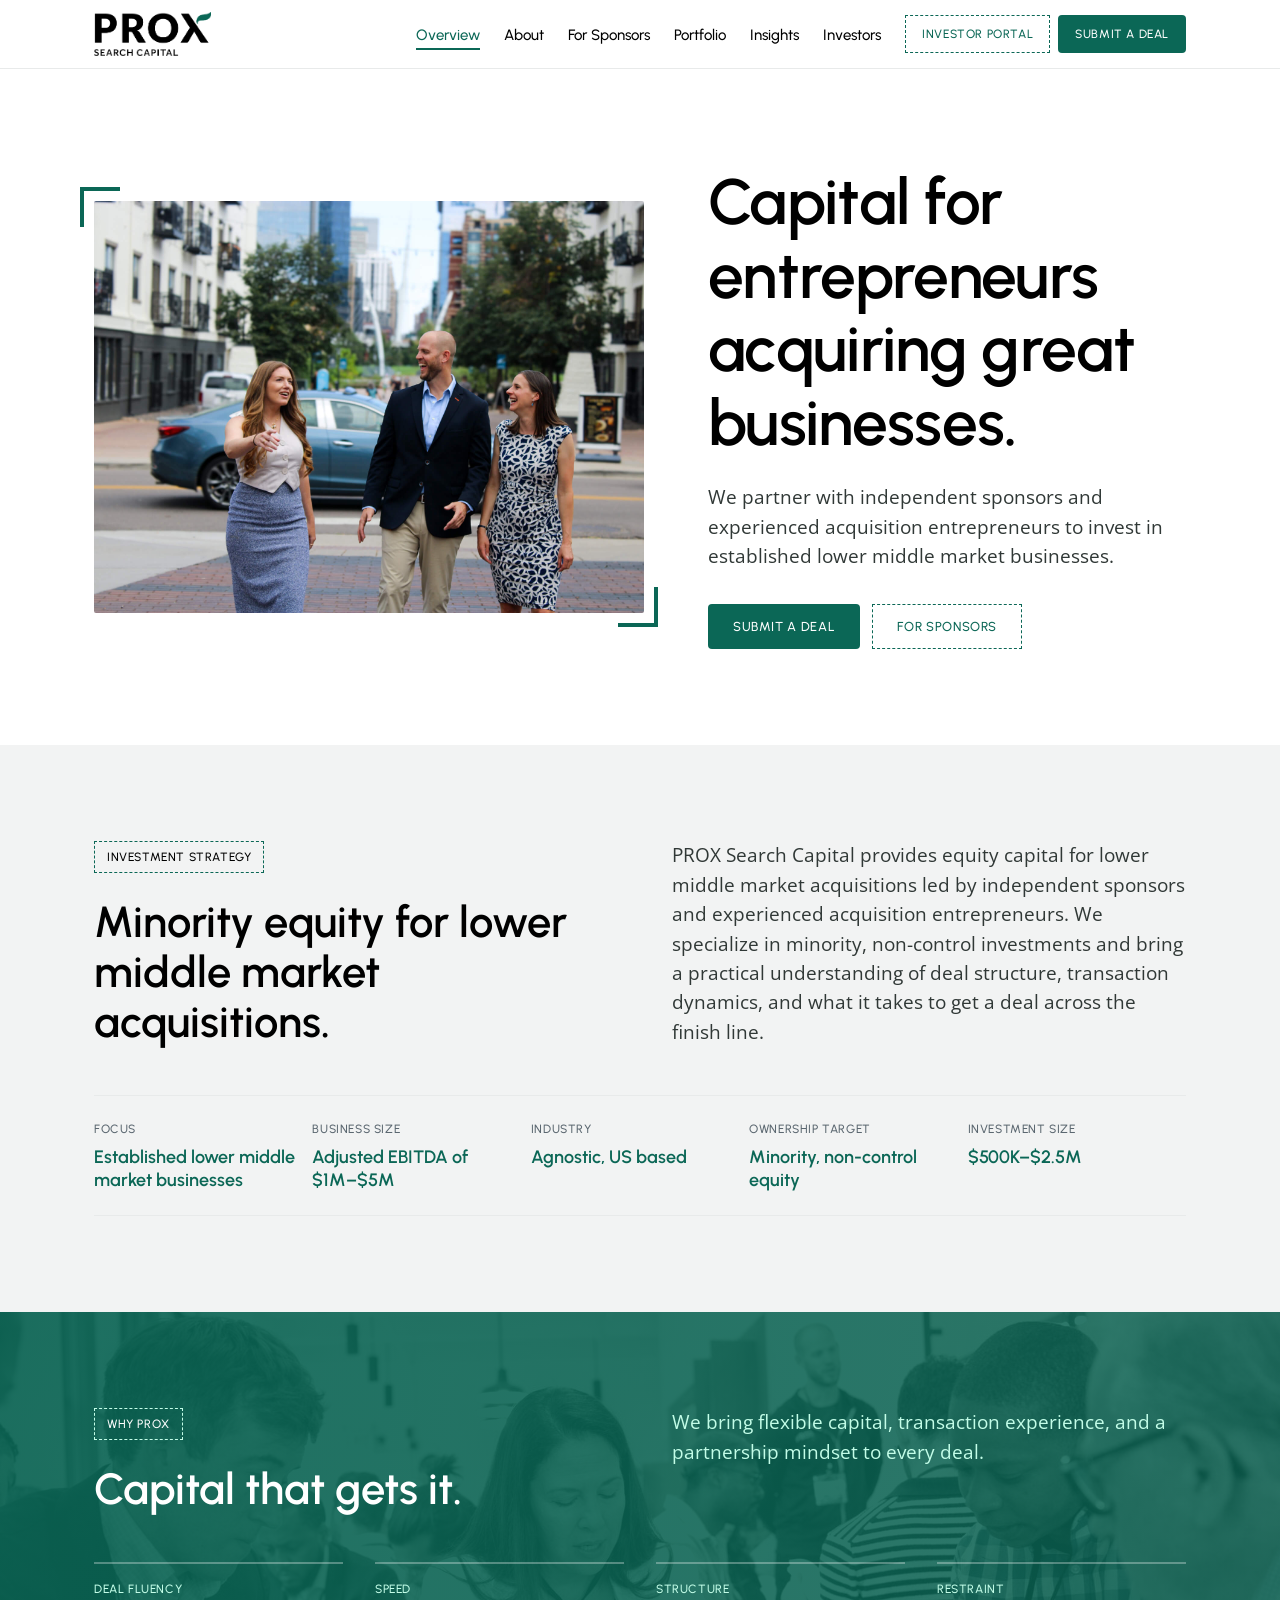
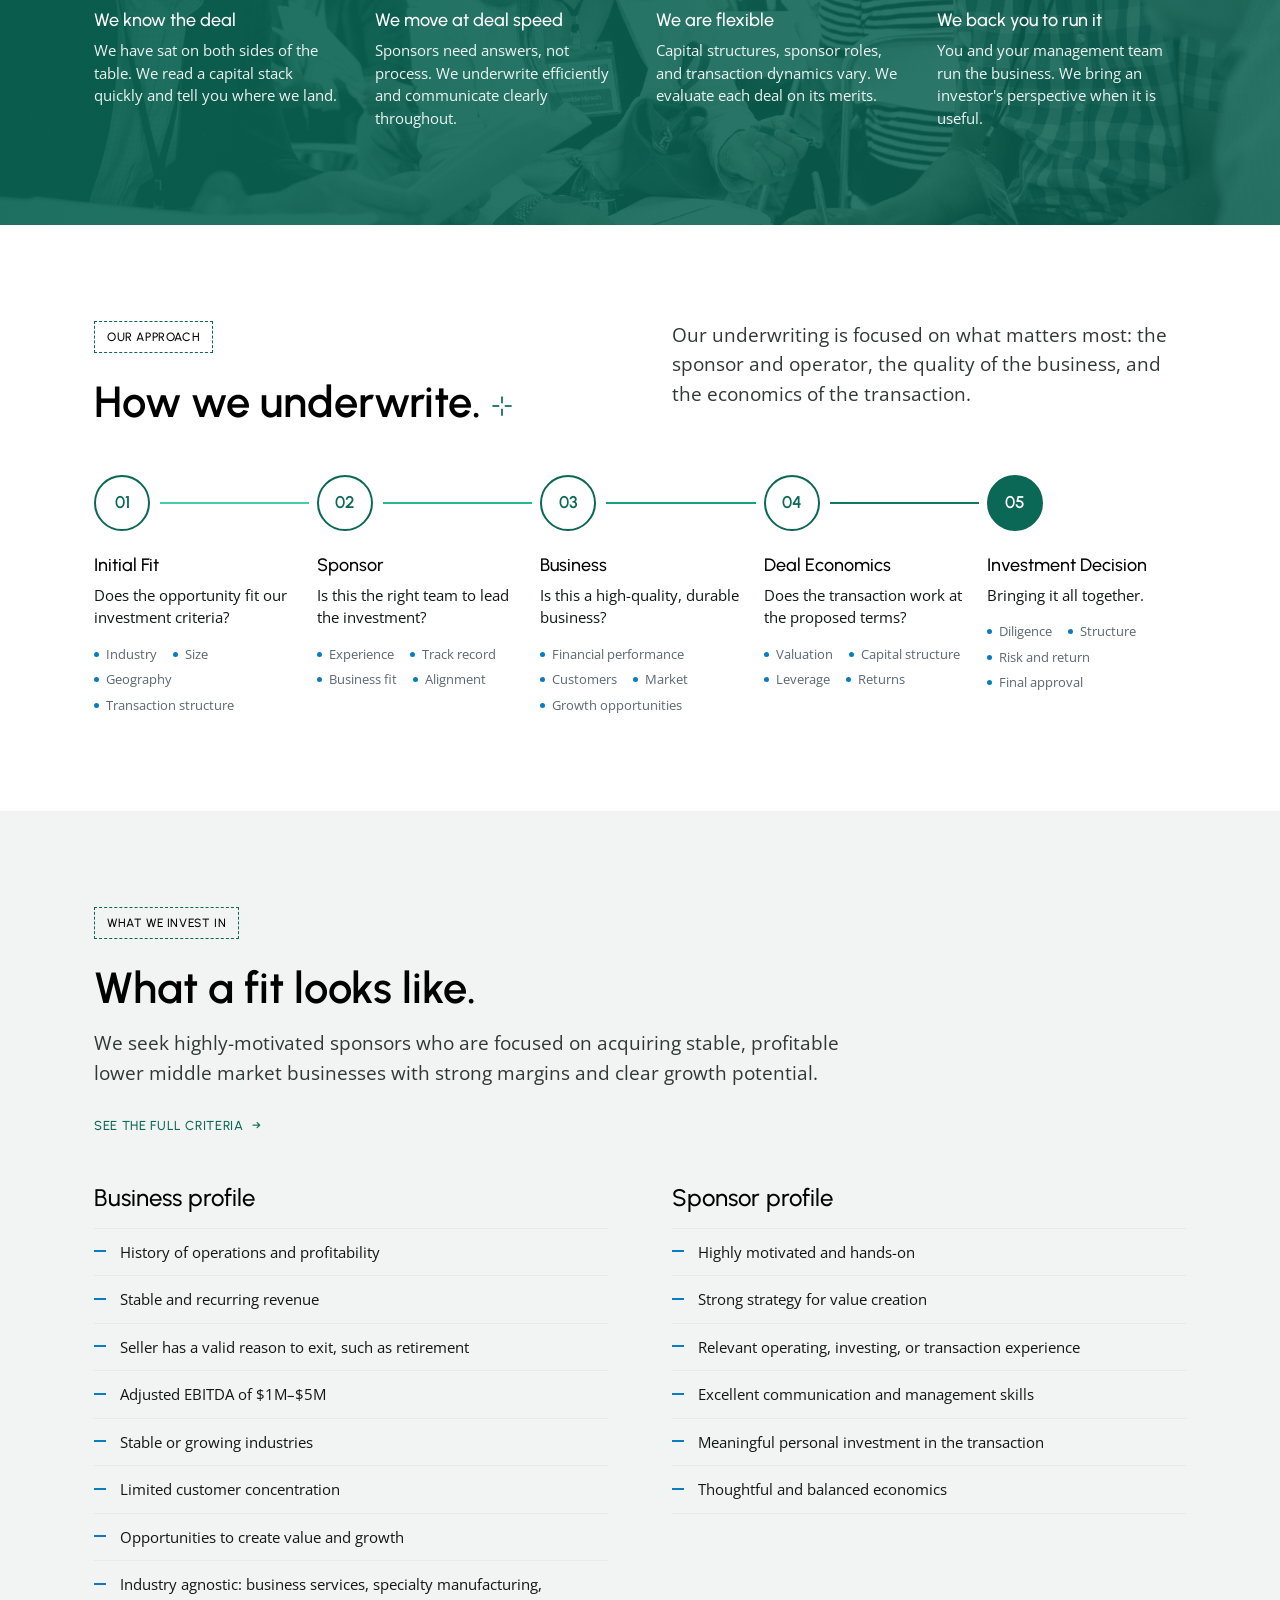
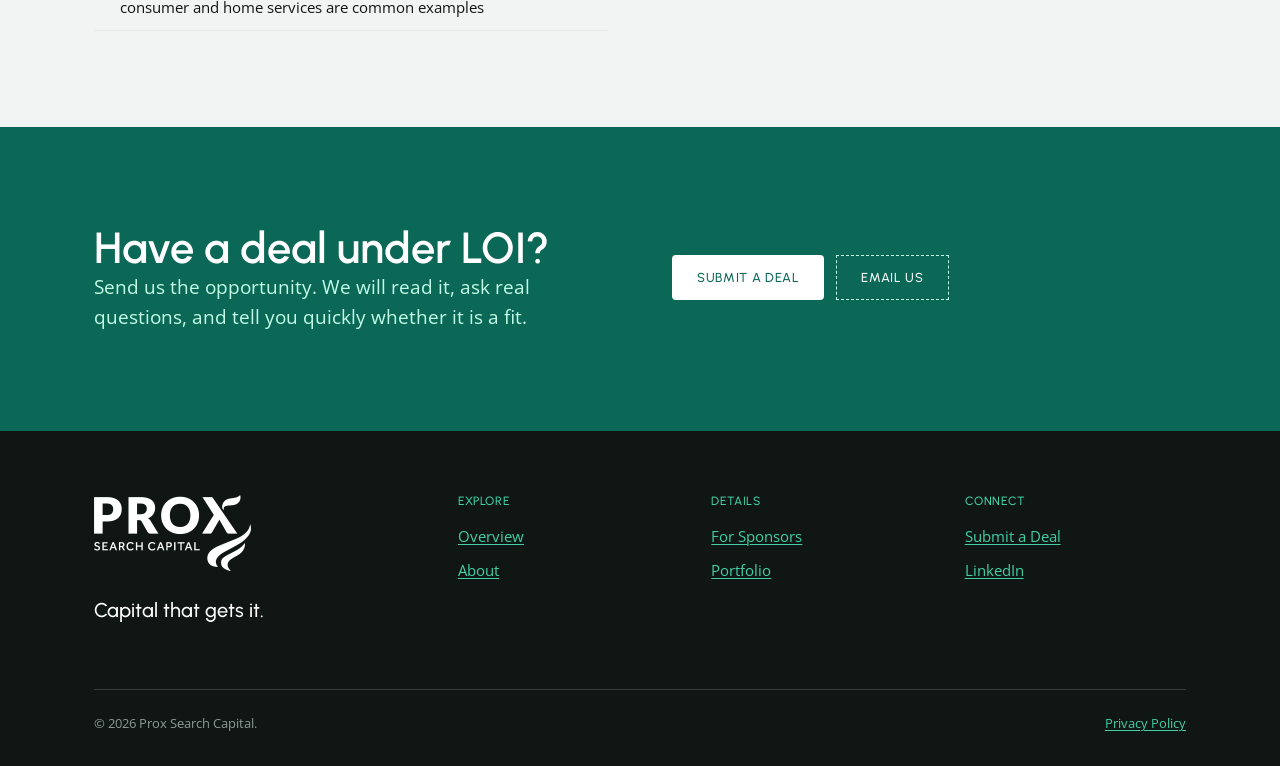
==== index.html @ 44d69591 "Force light rendering, tighten two photo crops, copy fixes Dark mode tokens.css carries a prefers-co" ====
<!doctype html>
<html lang="en">
<head>
<meta charset="utf-8">
<meta name="viewport" content="width=device-width, initial-scale=1">
<meta name="color-scheme" content="light">
<title>Prox Search Capital — Capital for Entrepreneurs Acquiring Great Businesses</title>
<meta name="description" content="Prox Search Capital provides minority equity capital for lower middle market acquisitions led by independent sponsors and experienced acquisition entrepreneurs.">
<link rel="icon" href="assets/logos/prox-brandmark-color.png">
<link rel="preconnect" href="https://fonts.googleapis.com">
<link rel="preconnect" href="https://fonts.gstatic.com" crossorigin>
<link href="https://fonts.googleapis.com/css2?family=Urbanist:ital,wght@0,400;0,500;0,600;1,400;1,500;1,600&family=Open+Sans:ital,wght@0,400;0,600;1,400;1,600&display=swap" rel="stylesheet">
<link rel="stylesheet" href="css/tokens.css">
<link rel="stylesheet" href="css/site.css">
</head>
<body>
<a class="skip" href="#main">Skip to content</a>

<header class="site-header">
  <div class="wrap site-header__inner">
    <a class="site-header__logo" href="index.html" aria-label="Prox Search Capital — home">
      <img src="assets/logos/prox-primary-color.png" alt="Prox Search Capital" width="590" height="222">
    </a>
    <button class="nav-toggle" type="button" aria-expanded="false" aria-controls="site-nav">Menu</button>
    <nav class="site-nav" id="site-nav" aria-label="Primary">
      <ul>
          <li><a href="index.html" aria-current="page">Overview</a></li>
          <li><a href="about.html">About</a></li>
          <li><a href="for-sponsors.html">For Sponsors</a></li>
          <li><a href="portfolio.html">Portfolio</a></li>
          <li><a href="insights.html">Insights</a></li>
          <li><a href="investors.html">Investors</a></li>
          <li class="nav-mobile-only"><a href="submit.html">Submit a Deal</a></li>
          <li class="nav-mobile-only"><a href="https://valence.vectorais.com/login">Investor Portal</a></li>      </ul>
    </nav>
    <div class="site-header__actions">
      <a class="btn btn--bracket" href="https://valence.vectorais.com/login">Investor Portal</a>
      <a class="btn btn--primary" href="submit.html">Submit a Deal</a>
    </div>
  </div>
</header>

<main id="main">
  <!-- ===== Hero ===== -->
  <section class="hero">
    <div class="wrap">
      <div class="split split--wide-left">
        <div class="framed">
          <img src="assets/img/hero-team.jpg" alt="The Prox Search Capital team walking through downtown Denver" width="2048" height="1365">
        </div>
        <div>
          <h1>Capital for entrepreneurs acquiring great businesses.</h1>
          <p class="lead">We partner with independent sponsors and experienced acquisition entrepreneurs to invest in established lower middle market businesses.</p>
          <div class="btn-row">
            <a class="btn btn--primary" href="submit.html">Submit a Deal</a>
            <a class="btn btn--bracket" href="for-sponsors.html">For Sponsors</a>
          </div>
        </div>
      </div>
    </div>
  </section>

  <!-- ===== Investment strategy ===== -->
  <section class="section section--gray">
    <div class="wrap">
      <div class="section-head section-head--split">
        <div>
          <span class="marker">Investment Strategy</span>
          <h2>Minority equity for lower middle market acquisitions.</h2>
        </div>
        <div class="section-head__body">
          <p class="lead">PROX Search Capital provides equity capital for lower middle market acquisitions led by independent sponsors and experienced acquisition entrepreneurs. We specialize in minority, non-control investments and bring a practical understanding of deal structure, transaction dynamics, and what it takes to get a deal across the finish line.</p>
        </div>
      </div>

      <dl class="facts">
        <div>
          <dt>Focus</dt>
          <dd>Established lower middle market businesses</dd>
        </div>
        <div>
          <dt>Business Size</dt>
          <dd>Adjusted EBITDA of $1M&ndash;$5M</dd>
        </div>
        <div>
          <dt>Industry</dt>
          <dd>Agnostic, US based</dd>
        </div>
        <div>
          <dt>Ownership Target</dt>
          <dd>Minority, non-control equity</dd>
        </div>
        <div>
          <dt>Investment Size</dt>
          <dd>$500K&ndash;$2.5M</dd>
        </div>
      </dl>
    </div>
  </section>

  <!-- ===== Capital that gets it, over the deal-workshop photo ===== -->
  <section class="photoband">
    <img class="photoband__img" src="assets/img/deal-workshop.jpg" alt="" aria-hidden="true" width="1600" height="1066" loading="lazy">
    <div class="wrap">
      <div class="section-head section-head--split">
        <div>
          <span class="marker">Why PROX</span>
          <h2>Capital that gets it.</h2>
        </div>
        <div class="section-head__body">
          <p class="lead">We bring flexible capital, transaction experience, and a partnership mindset to every deal.</p>
        </div>
      </div>

      <ul class="feature-list">
        <li>
          <span class="feature-list__idx">Deal fluency</span>
          <h4>We know the deal</h4>
          <p>We have sat on both sides of the table. We read a capital stack quickly and tell you where we land.</p>
        </li>
        <li>
          <span class="feature-list__idx">Speed</span>
          <h4>We move at deal speed</h4>
          <p>Sponsors need answers, not process. We underwrite efficiently and communicate clearly throughout.</p>
        </li>
        <li>
          <span class="feature-list__idx">Structure</span>
          <h4>We are flexible</h4>
          <p>Capital structures, sponsor roles, and transaction dynamics vary. We evaluate each deal on its merits.</p>
        </li>
        <li>
          <span class="feature-list__idx">Restraint</span>
          <h4>We back you to run it</h4>
          <p>You and your management team run the business. We bring an investor's perspective when it is useful.</p>
        </li>
      </ul>
    </div>
  </section>

  <!-- ===== Our approach ===== -->
  <section class="section">
    <div class="wrap">
      <div class="section-head section-head--split">
        <div>
          <span class="marker">Our Approach</span>
          <h2>How we underwrite.<svg class="crosshair" viewBox="0 0 64 64" fill="none" aria-hidden="true"><g stroke="#0B6756" stroke-width="5"><path d="M32 4 V24"/><path d="M32 40 V60"/><path d="M4 32 H24"/><path d="M40 32 H60"/></g></svg></h2>
        </div>
        <div class="section-head__body">
          <p class="lead">Our underwriting is focused on what matters most: the sponsor and operator, the quality of the business, and the economics of the transaction.</p>
        </div>
      </div>

      <ol class="process">
        <li class="process__step">
          <div class="process__node">01</div>
          <h4>Initial Fit</h4>
          <p>Does the opportunity fit our investment criteria?</p>
          <ul class="chips">
            <li>Industry</li><li>Size</li><li>Geography</li><li>Transaction structure</li>
          </ul>
        </li>
        <li class="process__step">
          <div class="process__node">02</div>
          <h4>Sponsor</h4>
          <p>Is this the right team to lead the investment?</p>
          <ul class="chips">
            <li>Experience</li><li>Track record</li><li>Business fit</li><li>Alignment</li>
          </ul>
        </li>
        <li class="process__step">
          <div class="process__node">03</div>
          <h4>Business</h4>
          <p>Is this a high-quality, durable business?</p>
          <ul class="chips">
            <li>Financial performance</li><li>Customers</li><li>Market</li><li>Growth opportunities</li>
          </ul>
        </li>
        <li class="process__step">
          <div class="process__node">04</div>
          <h4>Deal Economics</h4>
          <p>Does the transaction work at the proposed terms?</p>
          <ul class="chips">
            <li>Valuation</li><li>Capital structure</li><li>Leverage</li><li>Returns</li>
          </ul>
        </li>
        <li class="process__step">
          <div class="process__node process__node--final">05</div>
          <h4>Investment Decision</h4>
          <p>Bringing it all together.</p>
          <ul class="chips">
            <li>Diligence</li><li>Structure</li><li>Risk and return</li><li>Final approval</li>
          </ul>
        </li>
      </ol>
    </div>
  </section>

  <!-- ===== Investment criteria ===== -->
  <section class="section section--gray">
    <div class="wrap">
      <div class="section-head">
        <span class="marker">What We Invest In</span>
        <h2>What a fit looks like.</h2>
        <p class="lead">We seek highly-motivated sponsors who are focused on acquiring stable, profitable lower middle market businesses with strong margins and clear growth potential.</p>
        <p style="margin-top:var(--prox-5)"><a class="cta-text" href="for-sponsors.html#what-we-invest-in">See the full criteria</a></p>
      </div>

      <div class="split" style="align-items:start">
        <div>
          <h3 style="margin-bottom:var(--prox-4)">Business profile</h3>
          <ul class="rule-list">
            <li>History of operations and profitability</li>
            <li>Stable and recurring revenue</li>
            <li>Seller has a valid reason to exit, such as retirement</li>
            <li>Adjusted EBITDA of $1M&ndash;$5M</li>
            <li>Stable or growing industries</li>
            <li>Limited customer concentration</li>
            <li>Opportunities to create value and growth</li>
            <li>Industry agnostic: business services, specialty manufacturing, consumer and home services are common examples</li>
          </ul>
        </div>
        <div>
          <h3 style="margin-bottom:var(--prox-4)">Sponsor profile</h3>
          <ul class="rule-list">
            <li>Highly motivated and hands-on</li>
            <li>Strong strategy for value creation</li>
            <li>Relevant operating, investing, or transaction experience</li>
            <li>Excellent communication and management skills</li>
            <li>Meaningful personal investment in the transaction</li>
            <li>Thoughtful and balanced economics</li>
          </ul>
        </div>
      </div>
    </div>
  </section>

  <!-- ===== Closing CTA ===== -->
  <section class="section section--green">
    <div class="wrap">
      <div class="split">
        <div>
          <h2 style="color:#fff">Have a deal under LOI?</h2>
          <p class="lead" style="color:var(--prox-green-1100)">Send us the opportunity. We will read it, ask real questions, and tell you quickly whether it is a fit.</p>
        </div>
        <div class="btn-row">
          <a class="btn btn--primary" href="submit.html">Submit a Deal</a>
          <a class="btn btn--bracket" href="mailto:info@proxcapitalgroup.com">Email Us</a>
        </div>
      </div>
    </div>
  </section>
</main>

<footer class="site-footer">
  <div class="wrap">
    <div class="site-footer__top">
      <div>
        <div class="site-footer__logo">
          <img src="assets/logos/prox-stacked-white.png" alt="Prox Search Capital" width="628" height="304">
        </div>
        <p class="site-footer__tagline">Capital that gets it.</p>
      </div>
      <div>
        <h4>Explore</h4>
        <ul>
          <li><a href="index.html">Overview</a></li>
          <li><a href="about.html">About</a></li>
        </ul>
      </div>
      <div>
        <h4>Details</h4>
        <ul>
          <li><a href="for-sponsors.html">For Sponsors</a></li>
          <li><a href="portfolio.html">Portfolio</a></li>
        </ul>
      </div>
      <div>
        <h4>Connect</h4>
        <ul>
          <li><a href="submit.html">Submit a Deal</a></li>
          <li><a href="https://www.linkedin.com/company/prox-search-capital/">LinkedIn</a></li>
        </ul>
      </div>
    </div>
    <div class="site-footer__bottom">
      <span>&copy; 2026 Prox Search Capital.</span>
      <span><a href="privacy-policy.html">Privacy Policy</a></span>
    </div>
  </div>
</footer>

<script src="js/site.js"></script>
</body>
</html>
---- css/tokens.css ----
/* Prox Search Capital — design tokens
   Derived from the Prox Search Capital Brand Guidelines, Feb 2025.
   Import this rather than retyping values. */

:root {
  /* ---- Primary palette ---- */
  --prox-green:        #0B6756;   /* primary */
  --prox-black:        #000000;
  --prox-gray:         #F2F3F3;   /* light gray surface */
  --prox-white:        #FFFFFF;
  --prox-blue:         #087CC1;   /* accent only — ties to Prox Capital Group */

  /* ---- Extended tint ramp, dark to light ---- */
  --prox-green-100:    #0b6756;
  --prox-green-200:    #0E7A65;
  --prox-green-300:    #10906F;
  --prox-green-400:    #14A47D;
  --prox-green-500:    #23B890;
  --prox-green-600:    #42CFA6;
  --prox-green-700:    #5DD6B1;
  --prox-green-800:    #76E0BF;
  --prox-green-900:    #8FEACC;
  --prox-green-1000:   #A9F4DA;
  --prox-green-1100:   #C3FDE8;

  /* ---- Neutrals (not in the guide; needed for UI and charts) ---- */
  --prox-ink:          #101614;   /* body text, softer than pure black on screen */
  --prox-muted:        #5B6770;   /* captions, axis labels */
  --prox-neutral:      #B9C2C7;   /* "other" / unhighlighted chart series */
  --prox-rule:         #E8EAEA;   /* hairlines, gridlines */

  /* ---- Semantic ---- */
  --prox-bg:           var(--prox-white);
  --prox-surface:      var(--prox-gray);
  --prox-border:       var(--prox-green-1100);
  --prox-link:         var(--prox-green);
  --prox-focus-ring:   var(--prox-blue);

  /* ---- Typography ---- */
  --prox-font-head: Urbanist, Poppins, "Century Gothic", "Avenir Next", Montserrat, sans-serif;
  --prox-font-body: "Open Sans", "Segoe UI", Helvetica, Arial, sans-serif;

  --prox-w-regular:  400;
  --prox-w-medium:   500;
  --prox-w-semibold: 600;

  --prox-track-caps: 0.05em;   /* pre-titles and CTAs: guide tracking +50 */
  --prox-track-body: 0;

  --prox-size-display:   3.5rem;
  --prox-size-h1:        2.25rem;
  --prox-size-h2:        1.5rem;
  --prox-size-h3:        1.125rem;
  --prox-size-body:      1rem;
  --prox-size-caption:   0.8125rem;
  --prox-size-pretitle:  0.75rem;

  --prox-lh-head: 1.15;
  --prox-lh-body: 1.5;
  --prox-measure: 68ch;

  /* ---- Spacing (4px base) ---- */
  --prox-1: 4px;   --prox-2: 8px;   --prox-3: 12px;  --prox-4: 16px;
  --prox-5: 24px;  --prox-6: 32px;  --prox-7: 48px;  --prox-8: 64px;
  --prox-9: 96px;  --prox-10: 128px;

  /* ---- Shape ---- */
  --prox-radius:    4px;
  --prox-radius-sm: 2px;
  --prox-maxw:      1140px;

  /* ---- Signature gradient ---- */
  --prox-gradient: radial-gradient(circle at 0% 0%,
    rgba(11,103,86,0.18) 0%, rgba(11,103,86,0) 55%);

  /* ---- Chart palettes ---- */
  --prox-cat-1: #0B6756;
  --prox-cat-2: #087CC1;
  --prox-cat-3: #23B890;
  --prox-cat-4: #8FEACC;   /* fills only — too light for thin lines */
  --prox-cat-neutral: #B9C2C7;
  /* Sequential, light to dark:
     #C3FDE8  #8FEACC  #42CFA6  #14A47D  #0B6756 */
}

/* Dark mode is not defined in the guide. These are sensible defaults:
   green moves up the ramp because #0B6756 fails contrast on a dark ground. */
@media (prefers-color-scheme: dark) {
  :root:not([data-theme="light"]) {
    --prox-bg:      #0F1613;
    --prox-surface: #18211E;
    --prox-ink:     #E8EAEA;
    --prox-rule:    #24312D;
    --prox-link:    var(--prox-green-600);
    --prox-border:  #24312D;
  }
}

/* ---- Base ---- */
body {
  background: var(--prox-bg);
  color: var(--prox-ink);
  font-family: var(--prox-font-body);
  font-size: var(--prox-size-body);
  line-height: var(--prox-lh-body);
}

h1, h2, h3, h4, .prox-display {
  font-family: var(--prox-font-head);
  line-height: var(--prox-lh-head);
  letter-spacing: var(--prox-track-body);
  color: var(--prox-ink);
}
.prox-display { font-size: var(--prox-size-display); font-weight: var(--prox-w-semibold); }
h1 { font-size: var(--prox-size-h1); font-weight: var(--prox-w-semibold); }
h2 { font-size: var(--prox-size-h2); font-weight: var(--prox-w-medium); }
h3 { font-size: var(--prox-size-h3); font-weight: var(--prox-w-medium); }

.prox-pretitle {
  font-family: var(--prox-font-head);
  font-weight: var(--prox-w-medium);
  font-size: var(--prox-size-pretitle);
  letter-spacing: var(--prox-track-caps);
  text-transform: uppercase;
  color: var(--prox-green);
}

/* Mid-sentence emphasis, as used throughout the guide's own spreads */
.prox-em { color: var(--prox-green); }

/* Values-card treatment (guide p.6) — the default container */
.prox-card {
  background: var(--prox-surface);
  border-left: 3px solid var(--prox-green);
  padding: var(--prox-5);
  border-radius: 0 var(--prox-radius) var(--prox-radius) 0;
}

/* Dashed-bracket section marker (guide: MISSION, VISION, VALUES) */
.prox-marker {
  display: inline-block;
  padding: 6px 12px;
  border: 1.5px dashed var(--prox-green);
  font-family: var(--prox-font-head);
  font-weight: var(--prox-w-medium);
  font-size: var(--prox-size-pretitle);
  letter-spacing: var(--prox-track-caps);
  text-transform: uppercase;
}

/* Inverse variants — for use on a #0B6756 field or dark photography */
.prox-marker--inverse { border-color: var(--prox-white); color: var(--prox-white); }
.prox-card--inverse {
  background: rgba(255,255,255,0.08);
  border-left-color: var(--prox-green-1100);
  color: var(--prox-white);
}
.prox-btn--inverse {
  background: var(--prox-white);
  border-color: var(--prox-white);
  color: var(--prox-green);
}
.prox-btn--inverse:hover  { background: var(--prox-green-1100); border-color: var(--prox-green-1100); }
.prox-btn--inverse:active { background: var(--prox-green-1000); border-color: var(--prox-green-1000); }
.prox-em--inverse { color: var(--prox-green-1100); }

/* Focus frame — wrap an <img>. Uses two pseudo-elements per wrapper,
   so nest .prox-frame > .prox-frame-alt for all four corners, or use
   assets/elements/focus-frame.svg as a background image. */
.prox-frame { position: relative; display: inline-block; }
.prox-frame::before, .prox-frame::after {
  content: ""; position: absolute; width: 32px; height: 32px;
  border: 4px solid var(--prox-green);
}
.prox-frame::before { top: -12px; left: -12px; border-right: 0; border-bottom: 0; }
.prox-frame::after { bottom: -12px; right: -12px; border-left: 0; border-top: 0; }

/* Buttons */
.prox-btn {
  font-family: var(--prox-font-head);
  font-weight: var(--prox-w-medium);
  letter-spacing: var(--prox-track-caps);
  text-transform: uppercase;
  padding: var(--prox-3) var(--prox-5);
  border-radius: var(--prox-radius);
  border: 1.5px solid var(--prox-green);
  background: var(--prox-green);
  color: var(--prox-white);
  cursor: pointer;
}
.prox-btn:hover  { background: var(--prox-green-200); border-color: var(--prox-green-200); }
.prox-btn:active { background: var(--prox-green-300); border-color: var(--prox-green-300); }
.prox-btn--secondary { background: transparent; color: var(--prox-green); }

:where(a, button, input, select, textarea, [tabindex]):focus-visible {
  outline: 2px solid var(--prox-focus-ring);
  outline-offset: 2px;
}
---- css/site.css ----
/* ==========================================================================
   Prox Search Capital — site styles
   Built on the Prox Search Capital Brand Guidelines (Feb 2025).
   Tokens live in tokens.css; this file only composes them.
   ========================================================================== */

/* --- Reset ---------------------------------------------------------------- */
*, *::before, *::after { box-sizing: border-box; }
html { -webkit-text-size-adjust: 100%; scroll-behavior: smooth; }
body, h1, h2, h3, h4, p, ul, ol, li, figure, blockquote, dl, dd { margin: 0; padding: 0; }
ul, ol { list-style: none; }
img, svg { max-width: 100%; height: auto; display: block; }
button, input, textarea, select { font: inherit; color: inherit; }

/* --- Base ----------------------------------------------------------------- */
body {
  background: var(--prox-bg);
  color: var(--prox-ink);
  font-family: var(--prox-font-body);
  font-size: var(--prox-size-body);
  line-height: var(--prox-lh-body);
  -webkit-font-smoothing: antialiased;
}

h1, h2, h3, h4, .display {
  font-family: var(--prox-font-head);
  line-height: var(--prox-lh-head);
  color: var(--prox-black);
}
h1, .display { font-weight: var(--prox-w-semibold); font-size: clamp(2.25rem, 4.4vw, 3.5rem); letter-spacing: -0.01em; }
h2            { font-weight: var(--prox-w-semibold); font-size: clamp(1.75rem, 2.8vw, 2.25rem); }
h3            { font-weight: var(--prox-w-medium);   font-size: var(--prox-size-h2); }
h4            { font-weight: var(--prox-w-medium);   font-size: var(--prox-size-h3); }

p { max-width: var(--prox-measure); }
p + p { margin-top: var(--prox-4); }

a { color: var(--prox-link); text-decoration: underline; text-underline-offset: 0.15em; text-decoration-thickness: 1px; }
a:hover { color: var(--prox-green-200); }
:focus-visible { outline: 2px solid var(--prox-focus-ring); outline-offset: 2px; }

strong { font-weight: 600; }
.em { color: var(--prox-green); font-weight: 600; }

.lead { font-size: 1.125rem; color: #303836; }
.muted { color: var(--prox-muted); }
.caption { font-size: var(--prox-size-caption); color: var(--prox-muted); }

/* --- Layout --------------------------------------------------------------- */
.wrap { width: 100%; max-width: var(--prox-maxw); margin-inline: auto; padding-inline: var(--prox-5); }
.section { padding-block: var(--prox-9); }
.section--tight { padding-block: var(--prox-8); }
.section--gray { background: var(--prox-surface); }
.section--green { background: var(--prox-green); color: #fff; }
.section--gradient { background: var(--prox-gradient); }

.section-head { max-width: 760px; margin-bottom: var(--prox-7); }
.section-head p { margin-top: var(--prox-4); }

.grid { display: grid; gap: var(--prox-5); }
.grid-2 { grid-template-columns: repeat(2, 1fr); }
.grid-3 { grid-template-columns: repeat(3, 1fr); }
.grid-4 { grid-template-columns: repeat(4, 1fr); }
.split { display: grid; grid-template-columns: 1fr 1fr; gap: var(--prox-8); align-items: center; }
.split--wide-left { grid-template-columns: 1.15fr 1fr; }

.stack-2 > * + * { margin-top: var(--prox-2); }
.stack-4 > * + * { margin-top: var(--prox-4); }
.stack-5 > * + * { margin-top: var(--prox-5); }
.stack-6 > * + * { margin-top: var(--prox-6); }

/* --- Section marker (dashed corner-bracket label) ------------------------- */
.marker {
  display: inline-block;
  padding: 6px 12px;
  border: 1.5px dashed var(--prox-green);
  font-family: var(--prox-font-head);
  font-weight: var(--prox-w-medium);
  font-size: var(--prox-size-pretitle);
  letter-spacing: var(--prox-track-caps);
  text-transform: uppercase;
  color: var(--prox-black);
  margin-bottom: var(--prox-5);
}
.section--green .marker { border-color: var(--prox-green-1100); color: #fff; }

/* --- Buttons -------------------------------------------------------------- */
.btn {
  display: inline-block;
  font-family: var(--prox-font-head);
  font-weight: var(--prox-w-medium);
  font-size: 0.8125rem;
  letter-spacing: var(--prox-track-caps);
  text-transform: uppercase;
  text-decoration: none;
  padding: 12px 24px;
  border-radius: var(--prox-radius);
  border: 1.5px solid transparent;
  cursor: pointer;
  transition: background-color .15s ease, color .15s ease, border-color .15s ease;
}
.btn--primary { background: var(--prox-green); color: #fff; }
.btn--primary:hover { background: var(--prox-green-200); color: #fff; }
.btn--primary:active { background: var(--prox-green-300); }

.btn--secondary { border-color: var(--prox-green); color: var(--prox-green); background: transparent; }
.btn--secondary:hover { background: var(--prox-green); color: #fff; }

/* Dashed-bracket CTA — the treatment used across PROX properties today */
.btn--bracket {
  background: transparent;
  border: 1.5px dashed var(--prox-green);
  color: var(--prox-green);
  border-radius: 0;
}
.btn--bracket:hover { background: var(--prox-green); border-style: solid; color: #fff; }

.section--green .btn--primary,
.btn--inverse { background: #fff; color: var(--prox-green); }
.section--green .btn--primary:hover,
.btn--inverse:hover { background: var(--prox-green-1100); color: var(--prox-green); }
.section--green .btn--bracket { border-color: var(--prox-green-1100); color: #fff; }
.section--green .btn--bracket:hover { background: #fff; color: var(--prox-green); border-style: solid; }

/* Tertiary text CTA — "LEARN MORE →" */
.cta-text {
  font-family: var(--prox-font-head);
  font-weight: var(--prox-w-medium);
  font-size: 0.8125rem;
  letter-spacing: var(--prox-track-caps);
  text-transform: uppercase;
  color: var(--prox-green);
  text-decoration: none;
  display: inline-flex; align-items: center; gap: 8px;
}
.cta-text::after { content: '→'; transition: transform .15s ease; }
.cta-text:hover::after { transform: translateX(4px); }
.section--green .cta-text { color: var(--prox-green-1100); }

.btn-row { display: flex; flex-wrap: wrap; gap: var(--prox-3); align-items: center; }

/* --- Cards ---------------------------------------------------------------- */
.card {
  background: var(--prox-surface);
  border-left: 3px solid var(--prox-green);
  border-radius: var(--prox-radius);
  padding: var(--prox-5);
}
.card h3, .card h4 { margin-bottom: var(--prox-2); }
.card p { font-size: 0.9375rem; }

.section--green .card,
.card--inverse {
  background: rgba(255,255,255,0.10);
  border-left-color: var(--prox-green-1100);
  color: #fff;
}
.section--green .card h3, .section--green .card h4 { color: #fff; }

/* Numbered process cards */
.step { background: var(--prox-surface); border-radius: var(--prox-radius); padding: var(--prox-5); border-top: 3px solid var(--prox-green); }
.step__num {
  font-family: var(--prox-font-head);
  font-weight: var(--prox-w-semibold);
  font-size: 2rem;
  color: var(--prox-green);
  line-height: 1;
  display: block;
  margin-bottom: var(--prox-3);
}
.step h4 { margin-bottom: var(--prox-2); }
.step p { font-size: 0.9375rem; }
.step__tags { margin-top: var(--prox-3); font-size: var(--prox-size-caption); color: var(--prox-muted); }

/* --- Fact strip (investment parameters) ----------------------------------- */
.facts { display: grid; grid-template-columns: repeat(5, 1fr); border-top: 1px solid var(--prox-rule); }
.facts > div { padding: var(--prox-5) var(--prox-4) var(--prox-5) 0; border-bottom: 1px solid var(--prox-rule); }
.facts dt {
  font-family: var(--prox-font-head);
  font-weight: var(--prox-w-medium);
  font-size: var(--prox-size-pretitle);
  letter-spacing: var(--prox-track-caps);
  text-transform: uppercase;
  color: var(--prox-muted);
  margin-bottom: var(--prox-2);
}
.facts dd {
  font-family: var(--prox-font-head);
  font-weight: var(--prox-w-semibold);
  font-size: 1.125rem;
  color: var(--prox-green);
  line-height: 1.25;
}
.section--green .facts { border-color: rgba(255,255,255,.28); }
.section--green .facts > div { border-color: rgba(255,255,255,.28); }
.section--green .facts dt { color: var(--prox-green-1100); }
.section--green .facts dd { color: #fff; }

/* --- Checklists ----------------------------------------------------------- */
.checklist li {
  position: relative;
  padding-left: 28px;
  margin-bottom: var(--prox-3);
  font-size: 0.9375rem;
  max-width: var(--prox-measure);
}
.checklist li::before {
  content: '';
  position: absolute;
  left: 0; top: 0.55em;
  width: 10px; height: 10px;
  border: 2px solid var(--prox-green);
  border-radius: 1px;
}
.section--green .checklist li::before { border-color: var(--prox-green-1100); }

/* --- Focus frame on imagery ---------------------------------------------- */
.framed { position: relative; display: block; }
.framed img { border-radius: 2px; width: 100%; aspect-ratio: 4 / 3; object-fit: cover; }
.framed--wide img { aspect-ratio: 3 / 2; }
.framed::before, .framed::after {
  content: ''; position: absolute; width: 40px; height: 40px;
  border: 4px solid var(--prox-green); pointer-events: none;
}
.framed::before { top: -14px; left: -14px; border-right: 0; border-bottom: 0; }
.framed::after  { bottom: -14px; right: -14px; border-left: 0; border-top: 0; }

/* --- Pull quote / callout ------------------------------------------------- */
.callout {
  border-left: 3px solid var(--prox-green);
  background: var(--prox-surface);
  padding: var(--prox-6);
  border-radius: var(--prox-radius);
}
.callout p {
  font-family: var(--prox-font-head);
  font-weight: var(--prox-w-medium);
  font-size: 1.25rem;
  line-height: 1.35;
  max-width: 62ch;
}
.section--green .callout { background: rgba(255,255,255,.10); border-left-color: var(--prox-green-1100); }
.section--green .callout p { color: #fff; }

/* --- Header --------------------------------------------------------------- */
.site-header {
  position: sticky; top: 0; z-index: 50;
  background: rgba(255,255,255,0.96);
  backdrop-filter: saturate(140%) blur(6px);
  border-bottom: 1px solid var(--prox-rule);
}
.site-header__inner { display: flex; align-items: center; gap: var(--prox-5); padding-block: var(--prox-3); }
.site-header__logo img { height: 44px; width: auto; }
.site-nav { margin-left: auto; }
.site-nav ul { display: flex; align-items: center; gap: var(--prox-5); }
.site-nav a {
  font-family: var(--prox-font-head);
  font-weight: var(--prox-w-medium);
  font-size: 0.9375rem;
  color: var(--prox-black);
  text-decoration: none;
  padding-block: 4px;
  border-bottom: 2px solid transparent;
  white-space: nowrap;
}
.site-nav a:hover { color: var(--prox-green); }
.site-nav a[aria-current="page"] { color: var(--prox-green); border-bottom-color: var(--prox-green); }
.site-header__actions { display: flex; gap: var(--prox-2); }
.site-header__actions .btn { padding: 9px 16px; font-size: 0.75rem; }

.nav-toggle { display: none; background: none; border: 1.5px solid var(--prox-green); color: var(--prox-green); border-radius: 2px; padding: 8px 12px; margin-left: auto; cursor: pointer; font-family: var(--prox-font-head); font-size: .75rem; letter-spacing: var(--prox-track-caps); text-transform: uppercase; }

/* --- Hero ----------------------------------------------------------------- */
.hero { position: relative; overflow: hidden; padding-block: var(--prox-9); }
.hero::before {
  content: ''; position: absolute; inset: 0; z-index: -1;
  background: radial-gradient(circle at 8% 12%, rgba(11,103,86,0.16) 0%, rgba(11,103,86,0) 58%);
}
.hero h1 { margin-bottom: var(--prox-5); }
.hero .lead { margin-bottom: var(--prox-6); }

.page-hero { padding-block: var(--prox-8) var(--prox-7); position: relative; overflow: hidden; }
.page-hero::before {
  content: ''; position: absolute; inset: 0; z-index: -1;
  background: radial-gradient(circle at 92% 0%, rgba(11,103,86,0.14) 0%, rgba(11,103,86,0) 55%);
}
.page-hero h1 { margin-bottom: var(--prox-5); max-width: 20ch; }

/* --- Team ----------------------------------------------------------------- */
.bio { }
.bio__photo { margin-bottom: var(--prox-5); }
.bio__photo img { width: 100%; aspect-ratio: 4 / 5; object-fit: cover; object-position: center top; border-radius: 2px; }
.bio h3 { margin-bottom: 2px; }
.bio__role {
  font-family: var(--prox-font-head);
  font-size: var(--prox-size-pretitle);
  letter-spacing: var(--prox-track-caps);
  text-transform: uppercase;
  color: var(--prox-muted);
  margin-bottom: var(--prox-4);
}
.bio p { font-size: 0.9375rem; }
.bio .cta-text { margin-top: var(--prox-4); }

/* --- Insights ------------------------------------------------------------- */
.post {
  background: #fff;
  border: 1px solid var(--prox-rule);
  border-left: 3px solid var(--prox-green);
  border-radius: var(--prox-radius);
  padding: var(--prox-5);
  display: flex; flex-direction: column;
}
.post__meta {
  font-family: var(--prox-font-head);
  font-size: var(--prox-size-pretitle);
  letter-spacing: var(--prox-track-caps);
  text-transform: uppercase;
  color: var(--prox-muted);
  margin-bottom: var(--prox-3);
}
.post h3 { margin-bottom: var(--prox-3); }
.post p { font-size: 0.9375rem; flex: 1; }
.post .cta-text { margin-top: var(--prox-4); }

/* --- Portfolio ------------------------------------------------------------ */
.holding {
  background: var(--prox-surface);
  border-radius: var(--prox-radius);
  padding: var(--prox-5);
  border-top: 3px solid var(--prox-green);
}
.holding__tag {
  font-family: var(--prox-font-head);
  font-size: var(--prox-size-pretitle);
  letter-spacing: var(--prox-track-caps);
  text-transform: uppercase;
  color: var(--prox-muted);
  margin-bottom: var(--prox-3);
}
.holding h4 { margin-bottom: var(--prox-2); }
.holding p { font-size: 0.9375rem; }

.stat { text-align: left; }
.stat__num {
  font-family: var(--prox-font-head);
  font-weight: var(--prox-w-semibold);
  font-size: clamp(2.25rem, 4vw, 3rem);
  color: var(--prox-green);
  line-height: 1;
}
.stat__label {
  font-family: var(--prox-font-body);
  font-size: 0.9375rem;
  color: var(--prox-muted);
  margin-top: var(--prox-2);
}
.section--green .stat__num { color: #fff; }
.section--green .stat__label { color: var(--prox-green-1100); }

/* --- Editorial note (placeholder content flag) ---------------------------- */
.editor-note {
  border: 1.5px dashed var(--prox-blue);
  background: #F4F9FD;
  border-radius: var(--prox-radius);
  padding: var(--prox-4) var(--prox-5);
  font-size: 0.875rem;
  color: #1B4F73;
}
.editor-note strong { font-family: var(--prox-font-head); letter-spacing: var(--prox-track-caps); text-transform: uppercase; font-size: .75rem; display: block; margin-bottom: 4px; }

/* --- Forms ---------------------------------------------------------------- */
.form { max-width: 640px; }
.field { margin-bottom: var(--prox-5); }
.field label {
  display: block;
  font-family: var(--prox-font-head);
  font-weight: var(--prox-w-medium);
  font-size: 0.875rem;
  margin-bottom: var(--prox-2);
}
.field input, .field select, .field textarea {
  width: 100%;
  padding: 12px 14px;
  border: 1px solid #CBD2D4;
  border-radius: var(--prox-radius);
  background: #fff;
  font-family: var(--prox-font-body);
  font-size: 1rem;
}
.field input:focus, .field select:focus, .field textarea:focus { border-color: var(--prox-green); }
.field textarea { min-height: 140px; resize: vertical; }
.field .hint { font-size: var(--prox-size-caption); color: var(--prox-muted); margin-top: 6px; }
.req { color: var(--prox-green); }

/* --- Footer --------------------------------------------------------------- */
.site-footer { background: var(--prox-green); color: #fff; padding-block: var(--prox-8) var(--prox-6); }
.site-footer a { color: var(--prox-green-1100); }
.site-footer__top { display: grid; grid-template-columns: 1.2fr 1fr 1fr; gap: var(--prox-7); }
.site-footer__logo img { height: 76px; width: auto; margin-bottom: var(--prox-5); }
.site-footer h4 {
  color: #fff;
  font-size: var(--prox-size-pretitle);
  letter-spacing: var(--prox-track-caps);
  text-transform: uppercase;
  margin-bottom: var(--prox-4);
  font-weight: var(--prox-w-medium);
}
.site-footer li { margin-bottom: var(--prox-3); font-size: 0.9375rem; }
.site-footer__tagline {
  font-family: var(--prox-font-head);
  font-weight: var(--prox-w-medium);
  font-size: 1.25rem;
  color: #fff;
  max-width: 24ch;
}
.site-footer__bottom {
  margin-top: var(--prox-8);
  padding-top: var(--prox-5);
  border-top: 1px solid rgba(255,255,255,0.25);
  display: flex; flex-wrap: wrap; gap: var(--prox-4); justify-content: space-between;
  font-size: var(--prox-size-caption);
  color: var(--prox-green-1100);
}

/* --- Skip link ------------------------------------------------------------ */
.skip { position: absolute; left: -9999px; }
.skip:focus { left: var(--prox-5); top: var(--prox-3); z-index: 100; background: #fff; padding: 10px 16px; border: 2px solid var(--prox-green); }

/* --- Responsive ----------------------------------------------------------- */
@media (max-width: 1200px) {
  .site-nav ul { gap: var(--prox-4); }
  .site-nav a { font-size: 0.875rem; }
  .site-header__actions .btn { padding: 9px 12px; font-size: 0.6875rem; }
}

@media (max-width: 1000px) {
  .facts { grid-template-columns: repeat(2, 1fr); }
  .facts > div { padding-right: var(--prox-4); }
  .grid-4 { grid-template-columns: repeat(2, 1fr); }
  .grid-3 { grid-template-columns: repeat(2, 1fr); }
  .site-footer__top { grid-template-columns: 1fr 1fr; }

  /* Mobile nav */
  .nav-toggle { display: block; }
  .site-header__actions { display: none; }
  .site-nav {
    display: none;
    position: absolute; left: 0; right: 0; top: 100%;
    background: #fff;
    border-bottom: 1px solid var(--prox-rule);
    padding: var(--prox-5);
  }
  .site-nav.is-open { display: block; }
  .site-nav ul { flex-direction: column; align-items: stretch; gap: 0; }
  .site-nav li { border-bottom: 1px solid var(--prox-rule); }
  .site-nav li:last-child { border-bottom: 0; }
  .site-nav a { display: block; padding: 14px 0; font-size: 1rem; border-bottom: 0; }
  .site-nav a[aria-current="page"] { border-bottom: 0; }
  .site-header__inner { position: relative; }
}

@media (max-width: 760px) {
  .section { padding-block: var(--prox-8); }
  .split, .split--wide-left, .grid-2, .grid-3, .grid-4 { grid-template-columns: 1fr; }
  .split { gap: var(--prox-7); }
  .facts { grid-template-columns: 1fr; }
  .site-footer__top { grid-template-columns: 1fr; gap: var(--prox-6); }
  .framed::before, .framed::after { width: 28px; height: 28px; border-width: 3px; }
  .framed::before { top: -10px; left: -10px; }
  .framed::after { bottom: -10px; right: -10px; }
  .hero { padding-block: var(--prox-7); }
}

@media (prefers-reduced-motion: reduce) {
  html { scroll-behavior: auto; }
  * { transition: none !important; }
}

/* --- Print ---------------------------------------------------------------- */
@media print {
  .site-header, .site-footer, .btn, .cta-text { display: none; }
  body { color: #000; }
}

/* --- Long-form prose (legal pages) --------------------------------------- */
.prose { max-width: 760px; }
.prose h2 { font-size: 1.375rem; margin-top: var(--prox-7); margin-bottom: var(--prox-3); }
.prose h3 { font-size: 1.0625rem; margin-top: var(--prox-5); margin-bottom: var(--prox-2); }
.prose p { margin-bottom: var(--prox-4); }
.prose ul { margin-bottom: var(--prox-4); }

/* --- Mobile-only nav entries (mirror the header buttons) ------------------ */
.nav-mobile-only { display: none; }
@media (max-width: 1000px) {
  .nav-mobile-only { display: list-item; }
  .site-nav .nav-mobile-only a { color: var(--prox-green); font-weight: var(--prox-w-semibold); }
}

/* --- Process rail ---------------------------------------------------------
   Replaces the card grid for sequential content. Numbered nodes on a rail
   that darkens along the green tint ramp toward the decision. Criteria sit
   under each step as dotted chips, the dot in Prox Blue as an accent glyph.
   -------------------------------------------------------------------------- */
.process { position: relative; display: grid; grid-template-columns: repeat(5, 1fr); gap: var(--prox-5); }

.process__step { position: relative; }
.process__step h4 { margin-bottom: var(--prox-2); }
.process__step p { font-size: 0.9375rem; max-width: none; }

/* Connector: runs from this node's right edge to the next node's left edge. */
.process__step::before {
  content: ''; position: absolute;
  top: 27px; left: 66px; right: calc(8px - var(--prox-5));
  height: 2px; background: var(--prox-green-900);
}
.process__step:nth-child(1)::before { background: var(--prox-green-600); }
.process__step:nth-child(2)::before { background: var(--prox-green-500); }
.process__step:nth-child(3)::before { background: var(--prox-green-400); }
.process__step:nth-child(4)::before { background: var(--prox-green-200); }
.process__step:last-child::before  { display: none; }

.process__node {
  width: 56px; height: 56px; border-radius: 50%;
  background: #fff; border: 2px solid var(--prox-green);
  display: grid; place-items: center;
  font-family: var(--prox-font-head);
  font-weight: var(--prox-w-semibold);
  font-size: 1.0625rem;
  color: var(--prox-green);
  position: relative; z-index: 1;
  margin-bottom: var(--prox-5);
}
.process__node--final { background: var(--prox-green); color: #fff; }

/* Criteria chips — the dot is Prox Blue, used as iconography only */
.chips { display: flex; flex-wrap: wrap; gap: 6px 16px; margin-top: var(--prox-4); }
.chips li { display: flex; align-items: center; gap: 7px; font-size: var(--prox-size-caption); color: var(--prox-muted); }
.chips li::before { content: ''; flex: none; width: 5px; height: 5px; border-radius: 50%; background: var(--prox-blue); }

/* Crosshair accent beside a heading — one per composition */
.crosshair { display: inline-block; width: 22px; height: 22px; vertical-align: baseline; margin-left: 10px; }

@media (max-width: 1140px) {
  .process { grid-template-columns: 1fr; gap: var(--prox-6); }
  .process__step { padding-left: 76px; min-height: 56px; }
  .process__node { position: absolute; left: 0; top: 0; margin-bottom: 0; }
  .process__step::before {
    top: 62px; left: 27px; right: auto;
    bottom: calc(6px - var(--prox-6));
    width: 2px; height: auto;
  }
  .process__step p { max-width: var(--prox-measure); }
}

@media (max-width: 640px) {
  .process__step { padding-left: 60px; }
  .process__node { width: 44px; height: 44px; font-size: 0.9375rem; }
  .process__step::before { top: 50px; left: 21px; }
}

/* ==========================================================================
   v2 — larger display type, photo bands, hairline lists.
   Informed by the rhythm of mindscapital.co and industryventures.com:
   bigger headings, strong full-bleed bands, fewer filled boxes.
   ========================================================================== */

/* --- Type scale, raised ---------------------------------------------------- */
h1, .display { font-size: clamp(2.5rem, 5.2vw, 4rem); }
h2            { font-size: clamp(1.875rem, 3.4vw, 2.75rem); }
.page-hero h1 { max-width: 16ch; }
.hero h1      { max-width: 15ch; }
.lead         { font-size: 1.1875rem; line-height: 1.55; }

/* --- Split section head: big title left, copy right ------------------------ */
.section-head--split {
  display: grid; grid-template-columns: 1fr 1fr;
  gap: var(--prox-7) var(--prox-8);
  max-width: none; align-items: start;
}
.section-head--split > :first-child { grid-column: 1; }
.section-head--split .section-head__body { grid-column: 2; }
.section-head--split .section-head__body p:first-child { margin-top: 0; }

/* --- Hairline above a band ------------------------------------------------- */
.section--ruled { border-top: 1px solid var(--prox-rule); }

/* --- Photo band: grayscale photo under a green wash ------------------------ */
.photoband { position: relative; isolation: isolate; overflow: hidden; color: #fff; padding-block: var(--prox-9); }
.photoband__img {
  position: absolute; inset: 0; z-index: -2;
  width: 100%; height: 100%; object-fit: cover;
  filter: grayscale(0.9) contrast(1.4) brightness(0.74);
}
.photoband::after {
  content: ''; position: absolute; inset: 0; z-index: -1;
  background: linear-gradient(100deg, rgba(11,103,86,0.90) 0%, rgba(11,103,86,0.85) 48%, rgba(11,103,86,0.79) 100%);
}
.photoband h2, .photoband h3, .photoband h4 { color: #fff; }
.photoband .lead { color: var(--prox-green-1100); }
.photoband p { color: rgba(255,255,255,0.92); }
.photoband .marker { border-color: var(--prox-green-1100); color: #fff; }
.photoband .cta-text { color: var(--prox-green-1100); }
.photoband .btn--primary { background: #fff; color: var(--prox-green); }
.photoband .btn--primary:hover { background: var(--prox-green-1100); }
.photoband .btn--bracket { border-color: var(--prox-green-1100); color: #fff; }
.photoband .btn--bracket:hover { background: #fff; color: var(--prox-green); border-style: solid; }
.photoband .stat__num { color: #fff; }
.photoband .stat__label { color: var(--prox-green-1100); }
.photoband .feature-list > li { border-color: rgba(255,255,255,0.3); }
.photoband .feature-list__idx { color: var(--prox-green-1100); }
.photoband .feature-list h4 { color: #fff; }
.photoband .rule-list li { border-color: rgba(255,255,255,0.3); color: rgba(255,255,255,0.92); }
.photoband .rule-list li::before { background: var(--prox-green-1100); }

/* --- Full-bleed photo strip: photo at full strength, no copy --------------- */
.photostrip { display: block; width: 100%; height: clamp(220px, 34vw, 420px); object-fit: cover; }
.photostrip--tall { height: clamp(280px, 44vw, 560px); }

/* --- Feature list: hairline rows, blue index. Replaces filled card grids --- */
.feature-list { display: grid; grid-template-columns: repeat(4, 1fr); gap: 0 var(--prox-6); }
.feature-list > li { border-top: 2px solid var(--prox-green); padding-top: var(--prox-4); }
.feature-list__idx {
  display: block;
  font-family: var(--prox-font-head);
  font-weight: var(--prox-w-medium);
  font-size: var(--prox-size-pretitle);
  letter-spacing: var(--prox-track-caps);
  text-transform: uppercase;
  color: var(--prox-blue);
  margin-bottom: var(--prox-3);
}
.feature-list h4 { margin-bottom: var(--prox-2); }
.feature-list p { font-size: 0.9375rem; max-width: none; }
.feature-list--2 { grid-template-columns: repeat(2, 1fr); gap: var(--prox-6) var(--prox-8); }
.feature-list--3 { grid-template-columns: repeat(3, 1fr); }

/* --- Rule list: hairline rows with a blue dash. Replaces checkbox bullets -- */
.rule-list li {
  position: relative;
  border-top: 1px solid var(--prox-rule);
  padding: var(--prox-3) 0 var(--prox-3) 26px;
  font-size: 0.9375rem;
  max-width: none;
}
.rule-list li::before {
  content: ''; position: absolute; left: 0; top: 1.42em;
  width: 12px; height: 2px; background: var(--prox-blue);
}
.rule-list li:last-child { border-bottom: 1px solid var(--prox-rule); }

/* Muted variant — for exclusions, so a "no" never looks like a "yes" */
.rule-list--muted li { color: var(--prox-muted); }
.rule-list--muted li::before {
  top: 1.15em; width: 12px; height: 12px; background: none;
  border-left: 2px solid var(--prox-neutral); border-bottom: 2px solid var(--prox-neutral);
  transform: rotate(-45deg) translateY(2px); transform-origin: center;
}
.rule-list--muted li strong { color: var(--prox-ink); font-family: var(--prox-font-head); font-weight: 500; }

/* --- Responsive ------------------------------------------------------------ */
@media (max-width: 1000px) {
  .feature-list { grid-template-columns: repeat(2, 1fr); gap: var(--prox-6) var(--prox-6); }
}
@media (max-width: 760px) {
  .section-head--split { grid-template-columns: 1fr; gap: var(--prox-5); }
  .section-head--split > :first-child,
  .section-head--split .section-head__body { grid-column: 1; }
  .feature-list, .feature-list--2, .feature-list--3 { grid-template-columns: 1fr; gap: var(--prox-6); }
  .photoband { padding-block: var(--prox-8); }
}

/* Three-step variant of the process rail */
.process--3 { grid-template-columns: repeat(3, 1fr); }
@media (max-width: 1140px) { .process--3 { grid-template-columns: 1fr; } }

/* Feature list on a solid green band (same inversion as on a photo band) */
.section--green .feature-list > li { border-color: rgba(255,255,255,0.3); }
.section--green .feature-list__idx { color: var(--prox-green-1100); }
.section--green .feature-list h4 { color: #fff; }
.section--green .rule-list li { border-color: rgba(255,255,255,0.3); color: rgba(255,255,255,0.92); }
.section--green .rule-list li::before { background: var(--prox-green-1100); }

/* Page hero as a two-column: big title left, supporting copy right */
.page-hero__grid { display: grid; grid-template-columns: 1.05fr 1fr; gap: var(--prox-7) var(--prox-8); align-items: end; }
.page-hero__grid h1 { margin-bottom: 0; }
.page-hero__grid > div:last-child > :first-child { margin-top: 0; }
@media (max-width: 860px) {
  .page-hero__grid { grid-template-columns: 1fr; gap: var(--prox-5); align-items: start; }
}

/* Anchor targets clear the sticky header */
[id] { scroll-margin-top: 88px; }

/* --- Team as stacked rows: headshot left, name and bio right --------------- */
.team .bio {
  display: grid;
  grid-template-columns: 300px 1fr;
  gap: var(--prox-8);
  align-items: start;
  padding-block: var(--prox-7);
  border-top: 1px solid var(--prox-rule);
}
.team .bio:last-child { border-bottom: 1px solid var(--prox-rule); }
.team .bio__photo { margin-bottom: 0; }
.team .bio__body h3 { margin-bottom: 2px; }
.team .bio p { font-size: 1rem; max-width: var(--prox-measure); }
.team .bio .cta-text { margin-top: var(--prox-5); }

@media (max-width: 860px) {
  .team .bio { grid-template-columns: 1fr; gap: var(--prox-5); padding-block: var(--prox-6); }
  .team .bio__photo { max-width: 240px; }
}

/* Fact strip and captions inverted for a photo band */
.photoband .facts,
.photoband .facts > div { border-color: rgba(255,255,255,0.32); }
.photoband .facts dt { color: var(--prox-green-1100); }
.photoband .facts dd { color: #fff; }
.photoband .caption { color: var(--prox-green-1100); }
.photoband .callout { background: rgba(255,255,255,0.10); border-left-color: var(--prox-green-1100); }
.photoband .callout p { color: #fff; }

/* --- Filled fact strip: green cells, white values ------------------------- */
.facts--filled {
  background: rgba(255,255,255,0.22);   /* shows through the 1px gaps as dividers */
  border: 0;
  border-radius: var(--prox-radius);
  overflow: hidden;
  gap: 1px;
}
.facts--filled > div {
  background: var(--prox-green);
  border: 0;
  padding: var(--prox-6) var(--prox-5);
}
.facts--filled dt { color: var(--prox-green-1100); }
.facts--filled dd { color: #fff; }

/* --- Cards on a photo band: solid panel, dark copy ------------------------ */
/* A translucent white wash over green leaves body text short of AA. These
   read as deliberate panels instead, which is what the contrast needs. */
.photoband .card {
  background: rgba(255,255,255,0.95);
  border-left-color: var(--prox-green);
  color: var(--prox-ink);
}
.photoband .card h3,
.photoband .card h4 { color: var(--prox-black); }
.photoband .card p  { color: var(--prox-ink); }

/* --- Portrait imagery ------------------------------------------------------
   The default .framed crop is 4:3, which decapitates a portrait source.
   Use --tall for anything shot vertically. */
.framed--tall img { aspect-ratio: 4 / 5; }

/* --- Footer, differentiated from the section above ------------------------
   Several pages close on a green CTA, so a green footer ran straight into it.
   #0F1613 is the dark ground from the brand's dark-mode note, and #42CFA6 is
   the link tint it specifies for dark backgrounds. */
.site-footer { background: #0F1613; border-top: 3px solid var(--prox-green); }
.site-footer a { color: var(--prox-green-600); }
.site-footer a:hover { color: var(--prox-green-800); }
.site-footer__tagline { color: #fff; }
.site-footer__top { grid-template-columns: 1.5fr 1fr 1fr 1fr; gap: var(--prox-6); }
.site-footer h4 { color: var(--prox-green-600); }
.site-footer__bottom { border-top-color: rgba(255,255,255,0.16); color: #8E9A96; }

@media (max-width: 1000px) {
  .site-footer__top { grid-template-columns: 1fr 1fr; }
}
@media (max-width: 640px) {
  .site-footer__top { grid-template-columns: 1fr; gap: var(--prox-6); }
}

/* --- Opt out of forced dark mode -------------------------------------------
   Chrome on Android (Auto Dark Theme) and some in-app browsers invert pages
   that do not declare a scheme, which turned the white ground dark and left
   near-black text on it. "only light" opts the whole document out. Paired
   with <meta name="color-scheme" content="light"> in the head. */
:root { color-scheme: only light; }
html { background: #fff; }
body { background: #fff; }

/* tokens.css ships a dark-mode block that flips --prox-ink to #E8EAEA and
   --prox-bg to #0F1613. This site paints its own light grounds, so on a phone
   with dark mode on the ground stayed white while the body text went
   near-white and disappeared. The site is light-only; hold the light values.
   color-scheme above stops the browser force-darkening; this stops our own
   tokens from doing it. */
@media (prefers-color-scheme: dark) {
  :root, :root:not([data-theme="light"]) {
    --prox-bg:      #FFFFFF;
    --prox-surface: #F2F3F3;
    --prox-ink:     #101614;
    --prox-rule:    #E8EAEA;
    --prox-link:    #0B6756;
    --prox-border:  #C3FDE8;
  }
}
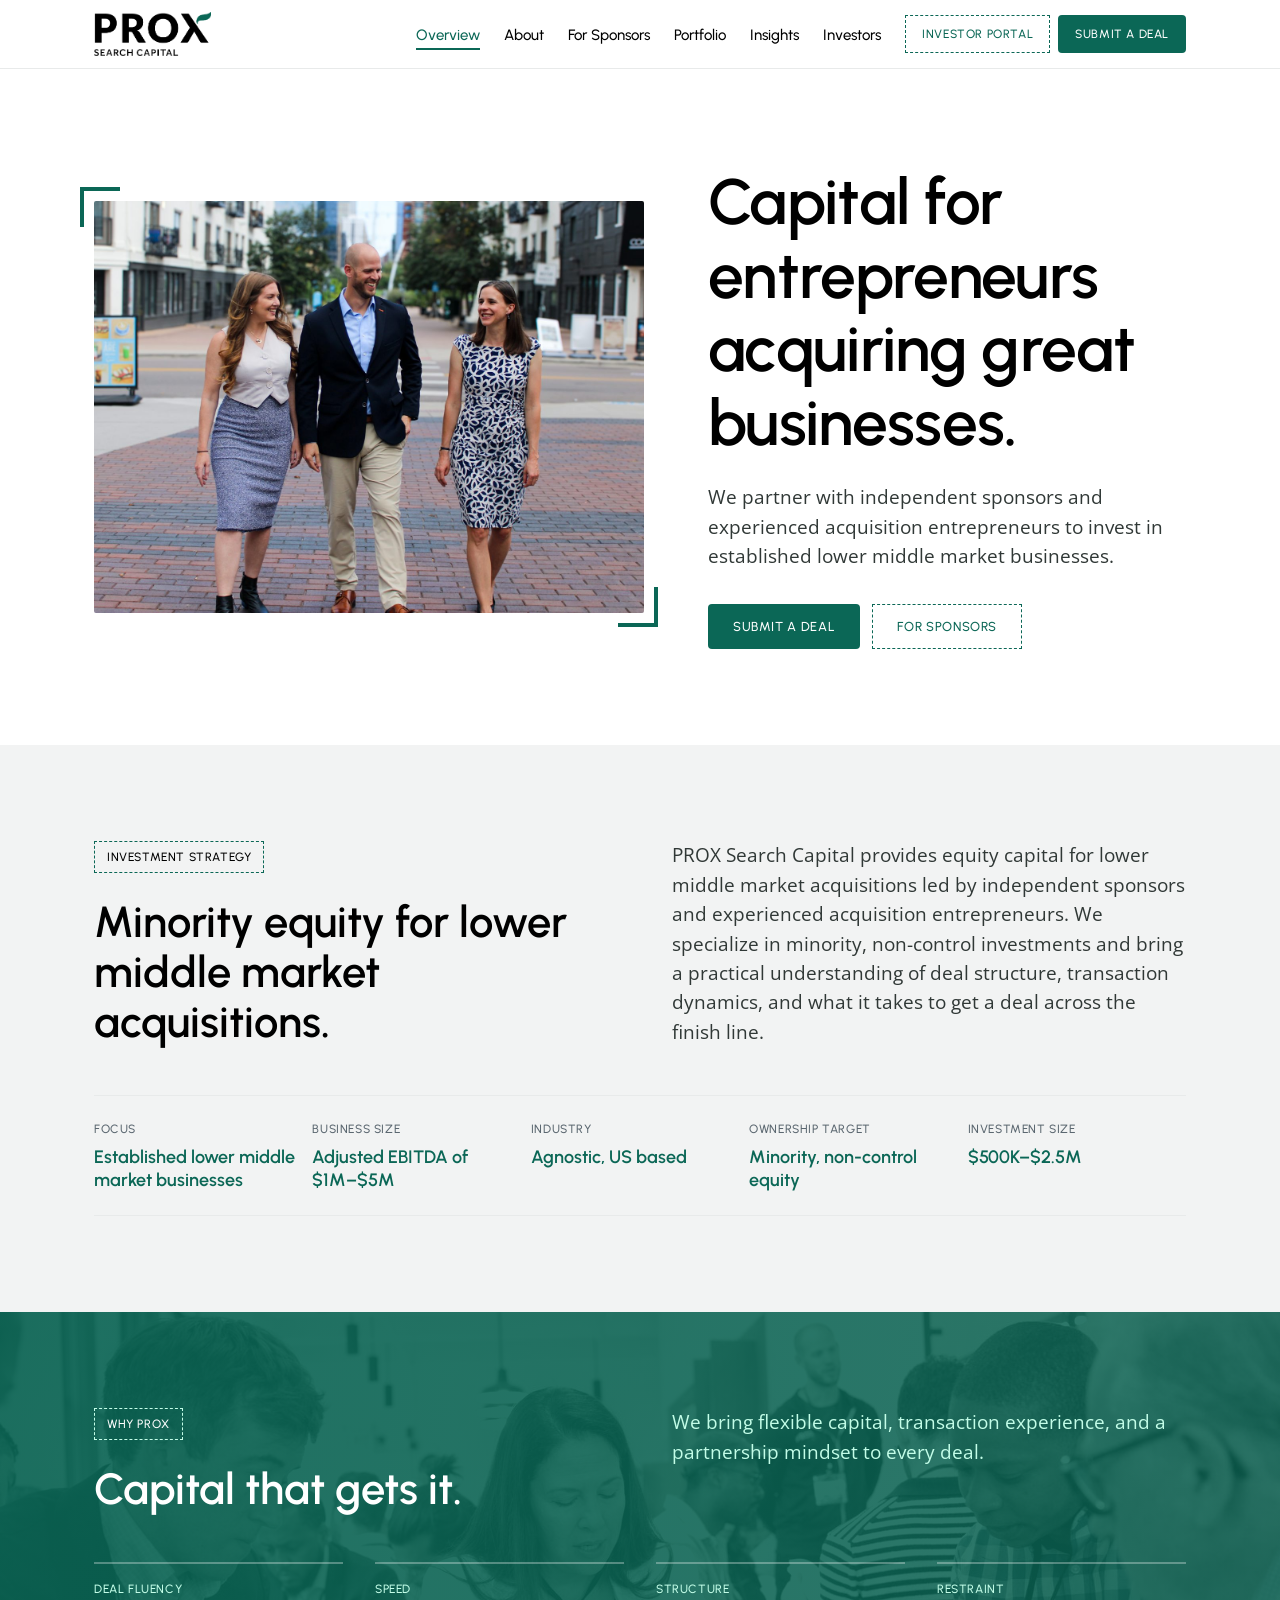
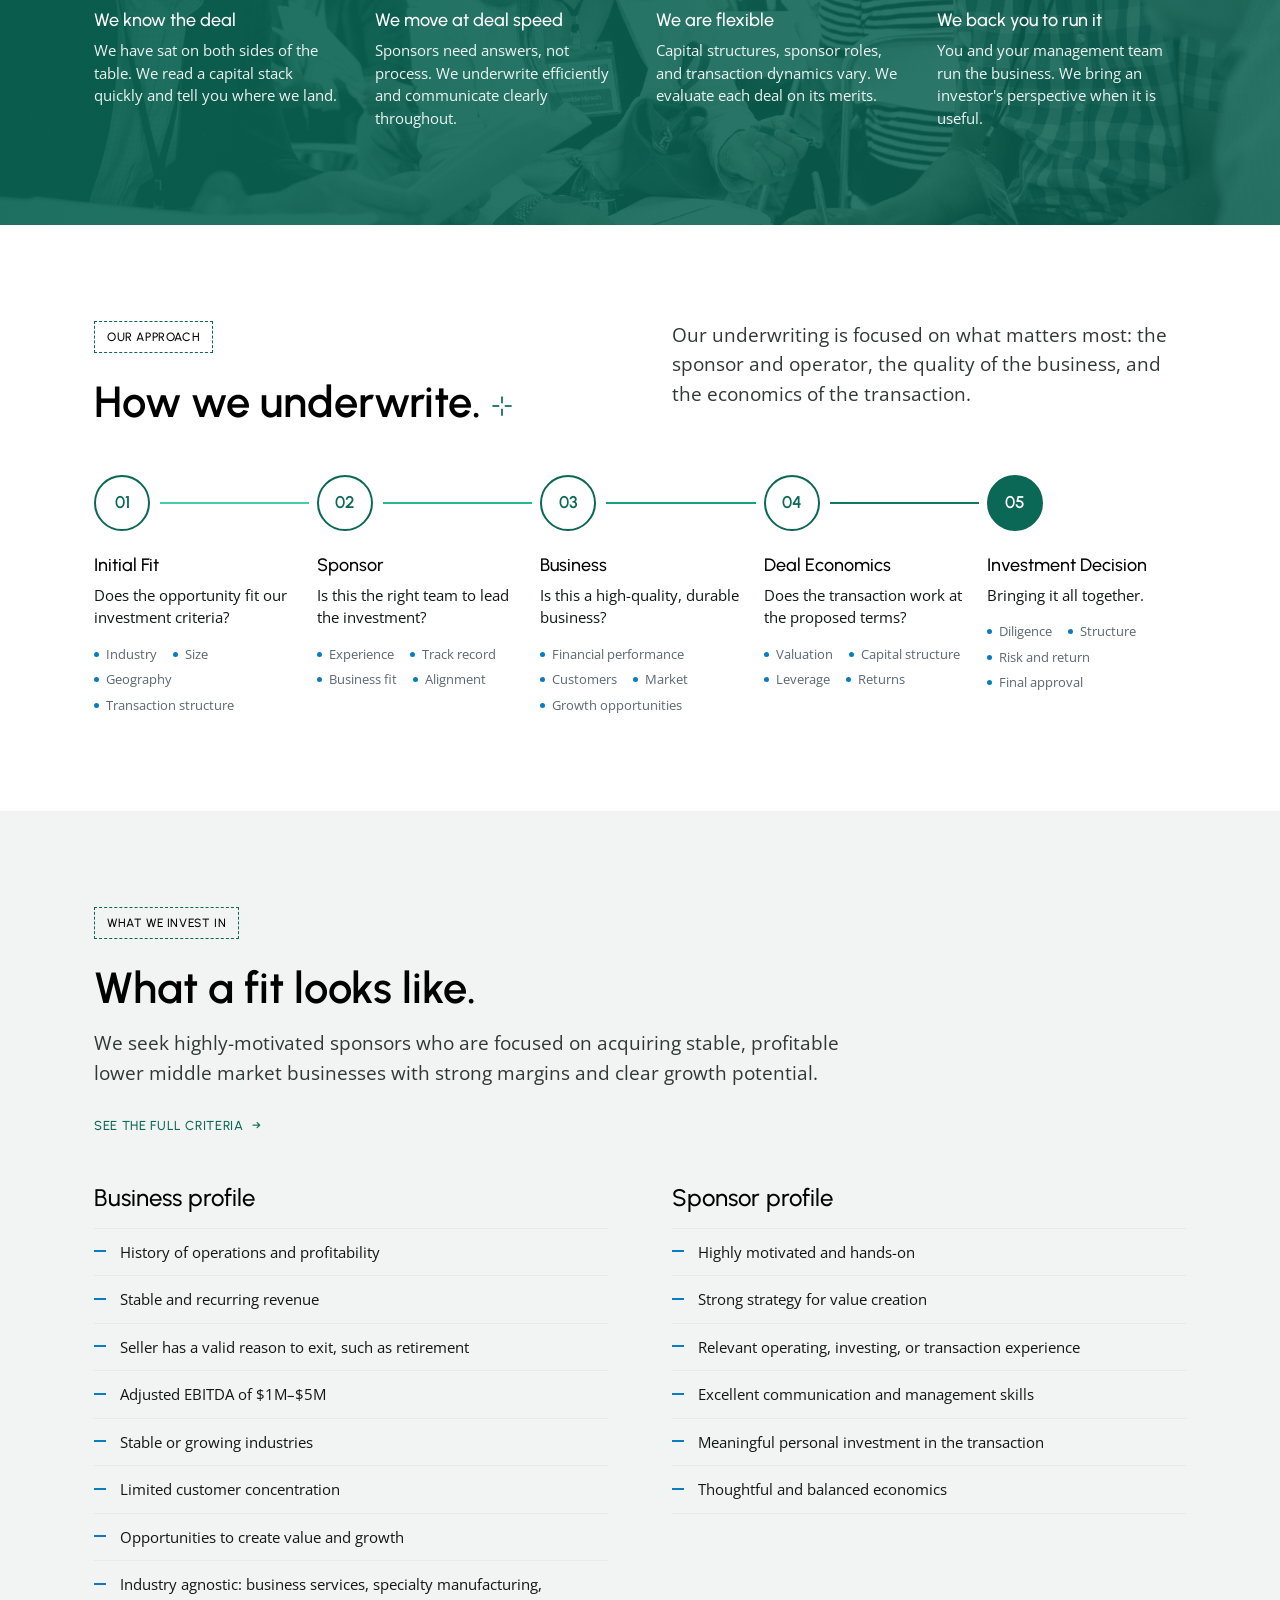
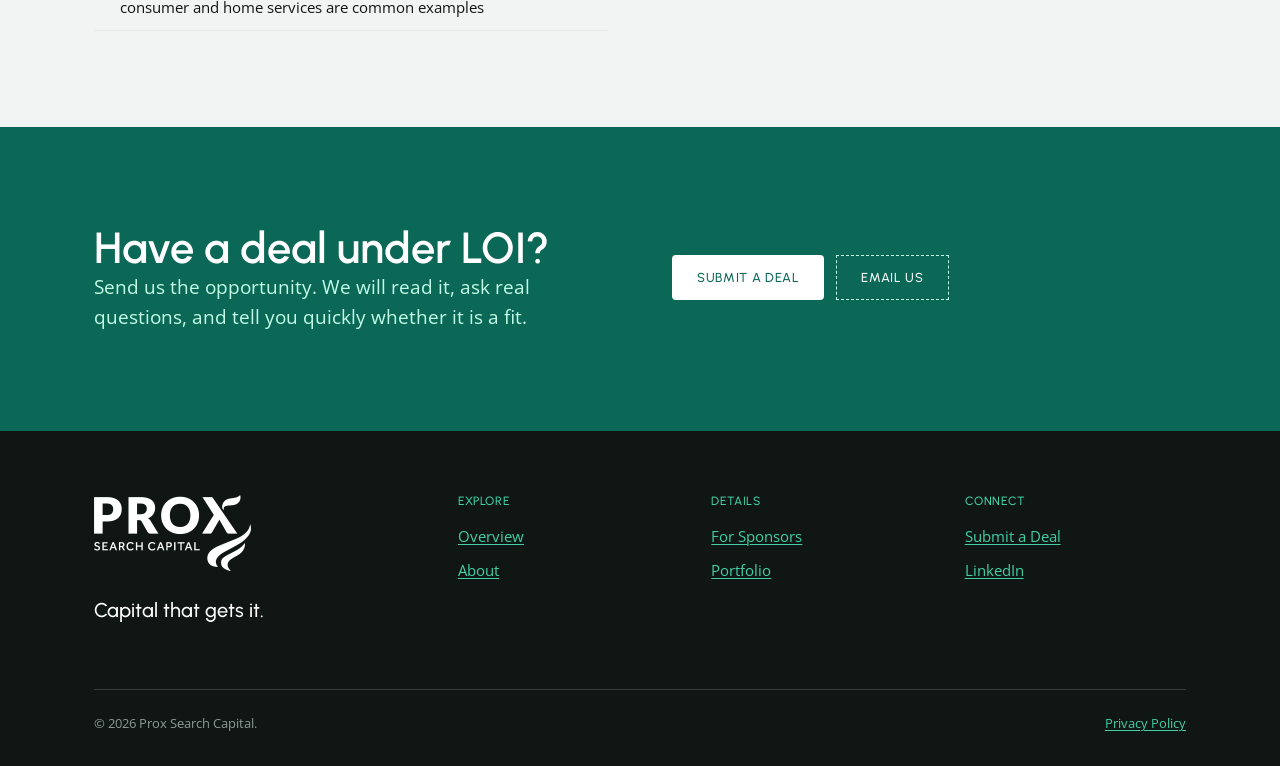
==== commit 1be35eb6: "Swap the Overview hero for IMG_9221, cropped to the group IMG_9221 from the August shoot is the same" ====
--- a/index.html
+++ b/index.html
@@ -6,7 +6,10 @@
 <meta name="color-scheme" content="light">
 <title>Prox Search Capital — Capital for Entrepreneurs Acquiring Great Businesses</title>
 <meta name="description" content="Prox Search Capital provides minority equity capital for lower middle market acquisitions led by independent sponsors and experienced acquisition entrepreneurs.">
-<link rel="icon" href="assets/logos/prox-brandmark-color.png">
+<link rel="icon" href="favicon.ico" sizes="any">
+<link rel="icon" type="image/png" sizes="32x32" href="assets/logos/favicon-32.png">
+<link rel="icon" type="image/png" sizes="16x16" href="assets/logos/favicon-16.png">
+<link rel="apple-touch-icon" href="assets/logos/apple-touch-icon.png">
 <link rel="preconnect" href="https://fonts.googleapis.com">
 <link rel="preconnect" href="https://fonts.gstatic.com" crossorigin>
 <link href="https://fonts.googleapis.com/css2?family=Urbanist:ital,wght@0,400;0,500;0,600;1,400;1,500;1,600&family=Open+Sans:ital,wght@0,400;0,600;1,400;1,600&display=swap" rel="stylesheet">
@@ -46,7 +49,7 @@
     <div class="wrap">
       <div class="split split--wide-left">
         <div class="framed">
-          <img src="assets/img/hero-team.jpg" alt="The Prox Search Capital team walking through downtown Denver" width="2048" height="1365">
+          <img src="assets/img/hero-team.jpg" alt="The Prox Search Capital team walking through downtown Denver" width="1380" height="1035">
         </div>
         <div>
           <h1>Capital for entrepreneurs acquiring great businesses.</h1>
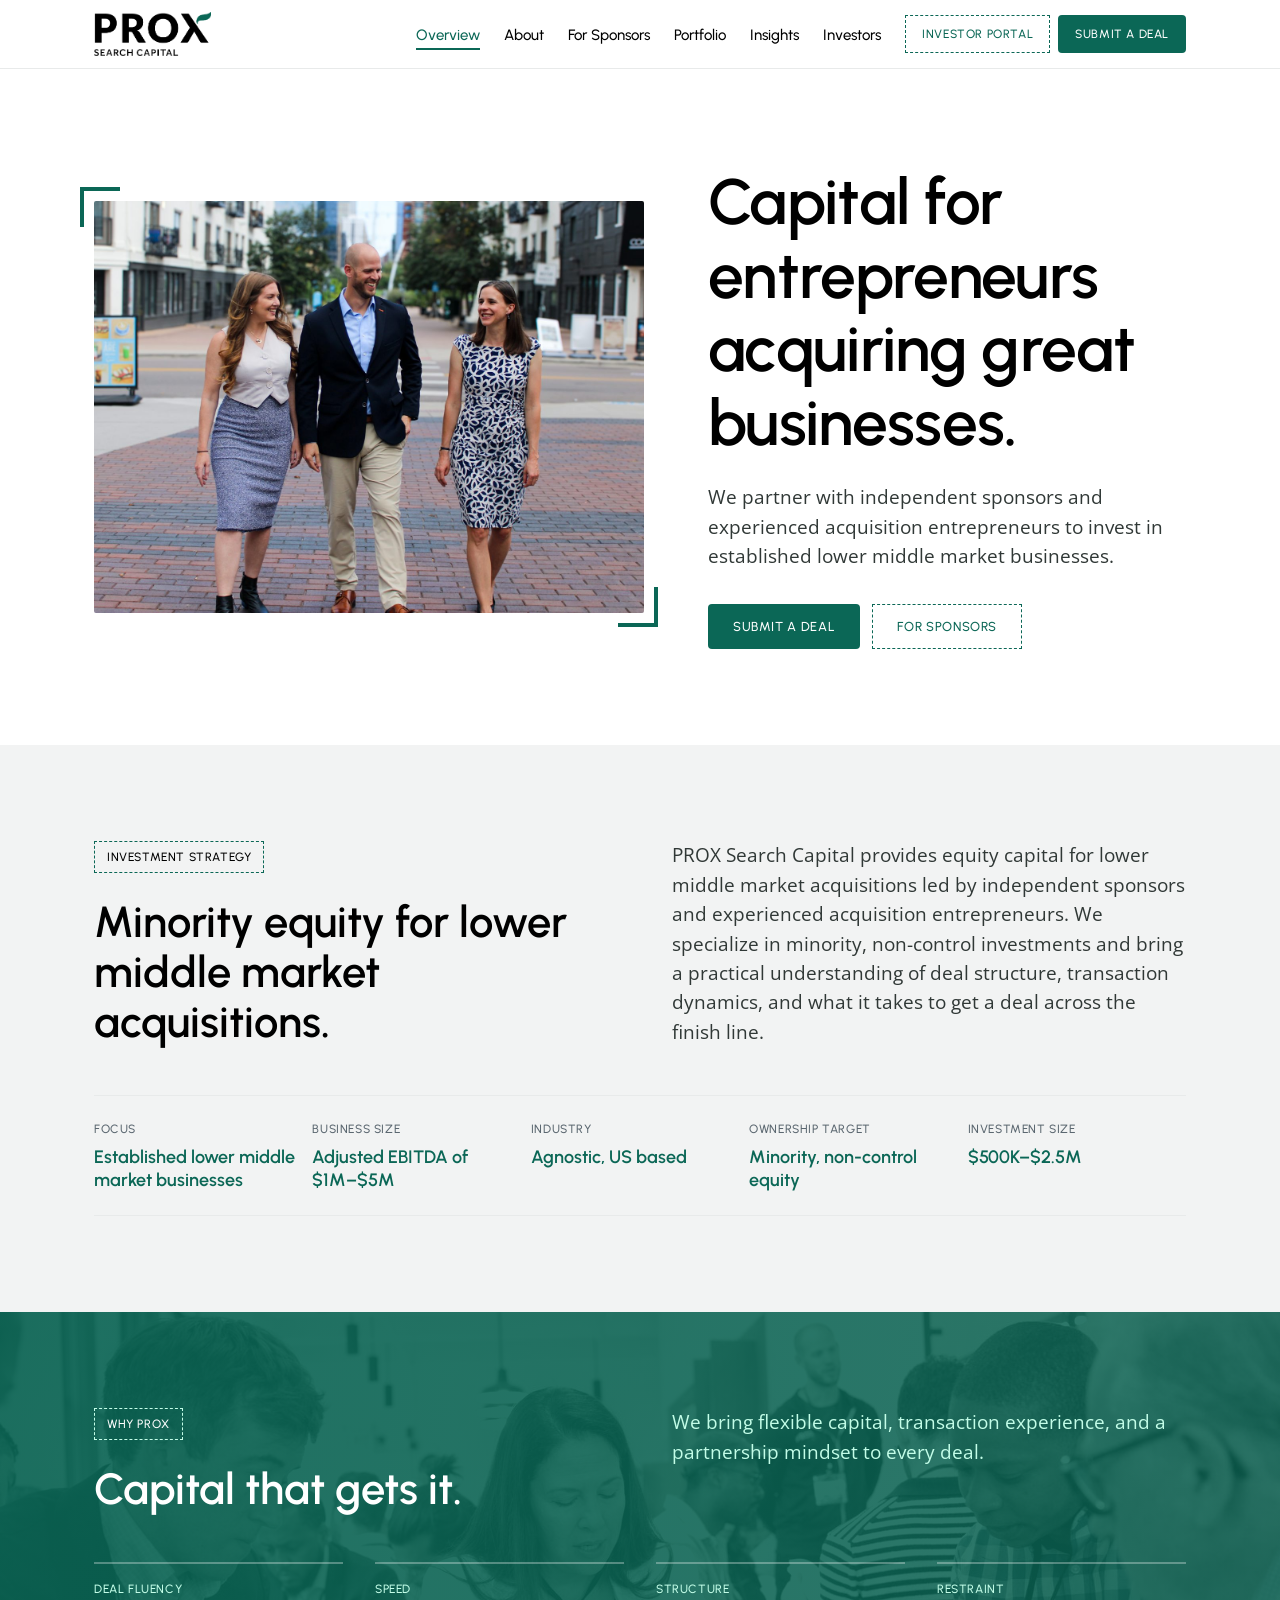
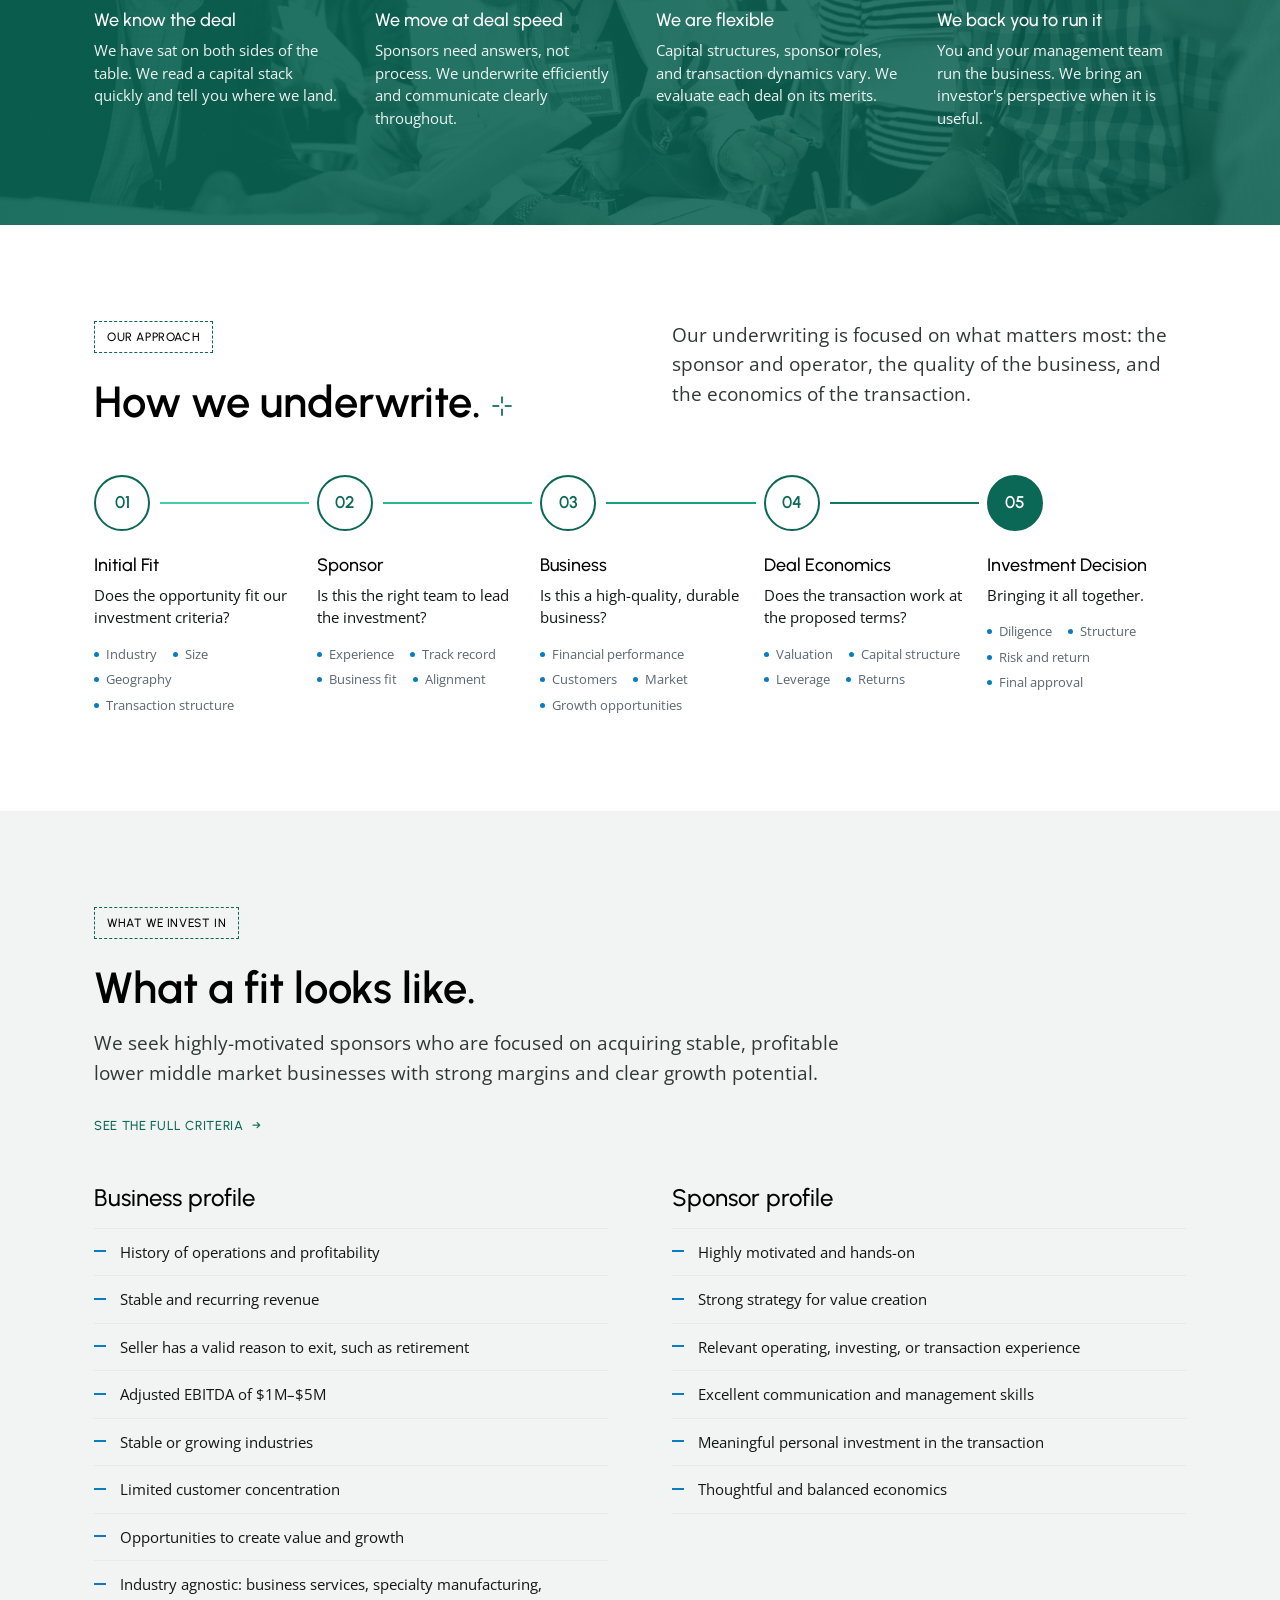
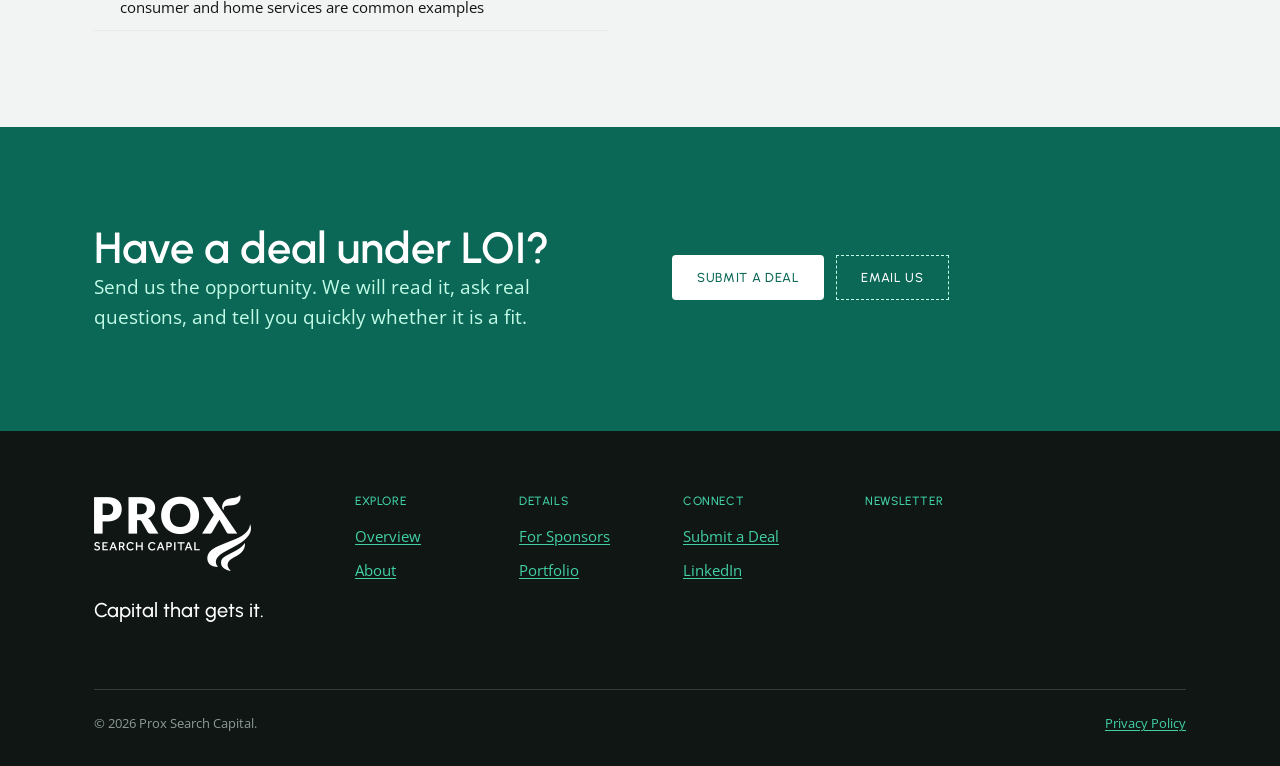
==== commit 5eceb9bf: "Add the beehiiv newsletter form to the footer Fifth footer column on the right, with the three link " ====
--- a/index.html
+++ b/index.html
@@ -284,6 +284,12 @@
           <li><a href="https://www.linkedin.com/company/prox-search-capital/">LinkedIn</a></li>
         </ul>
       </div>
+      <div class="site-footer__news">
+        <h4>Newsletter</h4>
+        <div class="beehiiv-embed">
+          <script async src="https://subscribe-forms.beehiiv.com/v3/loader.js" data-beehiiv-form="9998e3a9-7fa9-4e20-96c9-e28aa555a56b"></script>
+        </div>
+      </div>
     </div>
     <div class="site-footer__bottom">
       <span>&copy; 2026 Prox Search Capital.</span>
--- a/css/site.css
+++ b/css/site.css
@@ -798,3 +798,32 @@
     --prox-border:  #C3FDE8;
   }
 }
+
+/* --- Footer newsletter column ---------------------------------------------
+   The three link columns are narrow by design (two short links each), so they
+   compress to make room for the beehiiv embed on the right. The embed renders
+   in a third-party iframe, so its interior is styled in the beehiiv dashboard,
+   not here. All this owns is the slot and the copy above it. */
+.site-footer__top { grid-template-columns: 1.25fr .72fr .72fr .82fr 1.75fr; gap: var(--prox-6); }
+
+.beehiiv-embed { min-height: 76px; }
+/* The loader injects an iframe; keep it from overflowing the column. */
+.beehiiv-embed iframe { max-width: 100% !important; }
+
+@media (max-width: 1180px) {
+  /* Brand + newsletter on the top row, the three link columns beneath. */
+  .site-footer__top { grid-template-columns: repeat(6, 1fr); }
+  .site-footer__top > div:first-child { grid-column: span 3; }
+  .site-footer__news { grid-column: span 3; }
+  .site-footer__top > div:nth-child(2),
+  .site-footer__top > div:nth-child(3),
+  .site-footer__top > div:nth-child(4) { grid-column: span 2; }
+}
+@media (max-width: 760px) {
+  .site-footer__top { grid-template-columns: repeat(2, 1fr); }
+  .site-footer__top > div:first-child { grid-column: span 2; }
+  .site-footer__news { grid-column: span 2; }
+  .site-footer__top > div:nth-child(2),
+  .site-footer__top > div:nth-child(3),
+  .site-footer__top > div:nth-child(4) { grid-column: span 1; }
+}
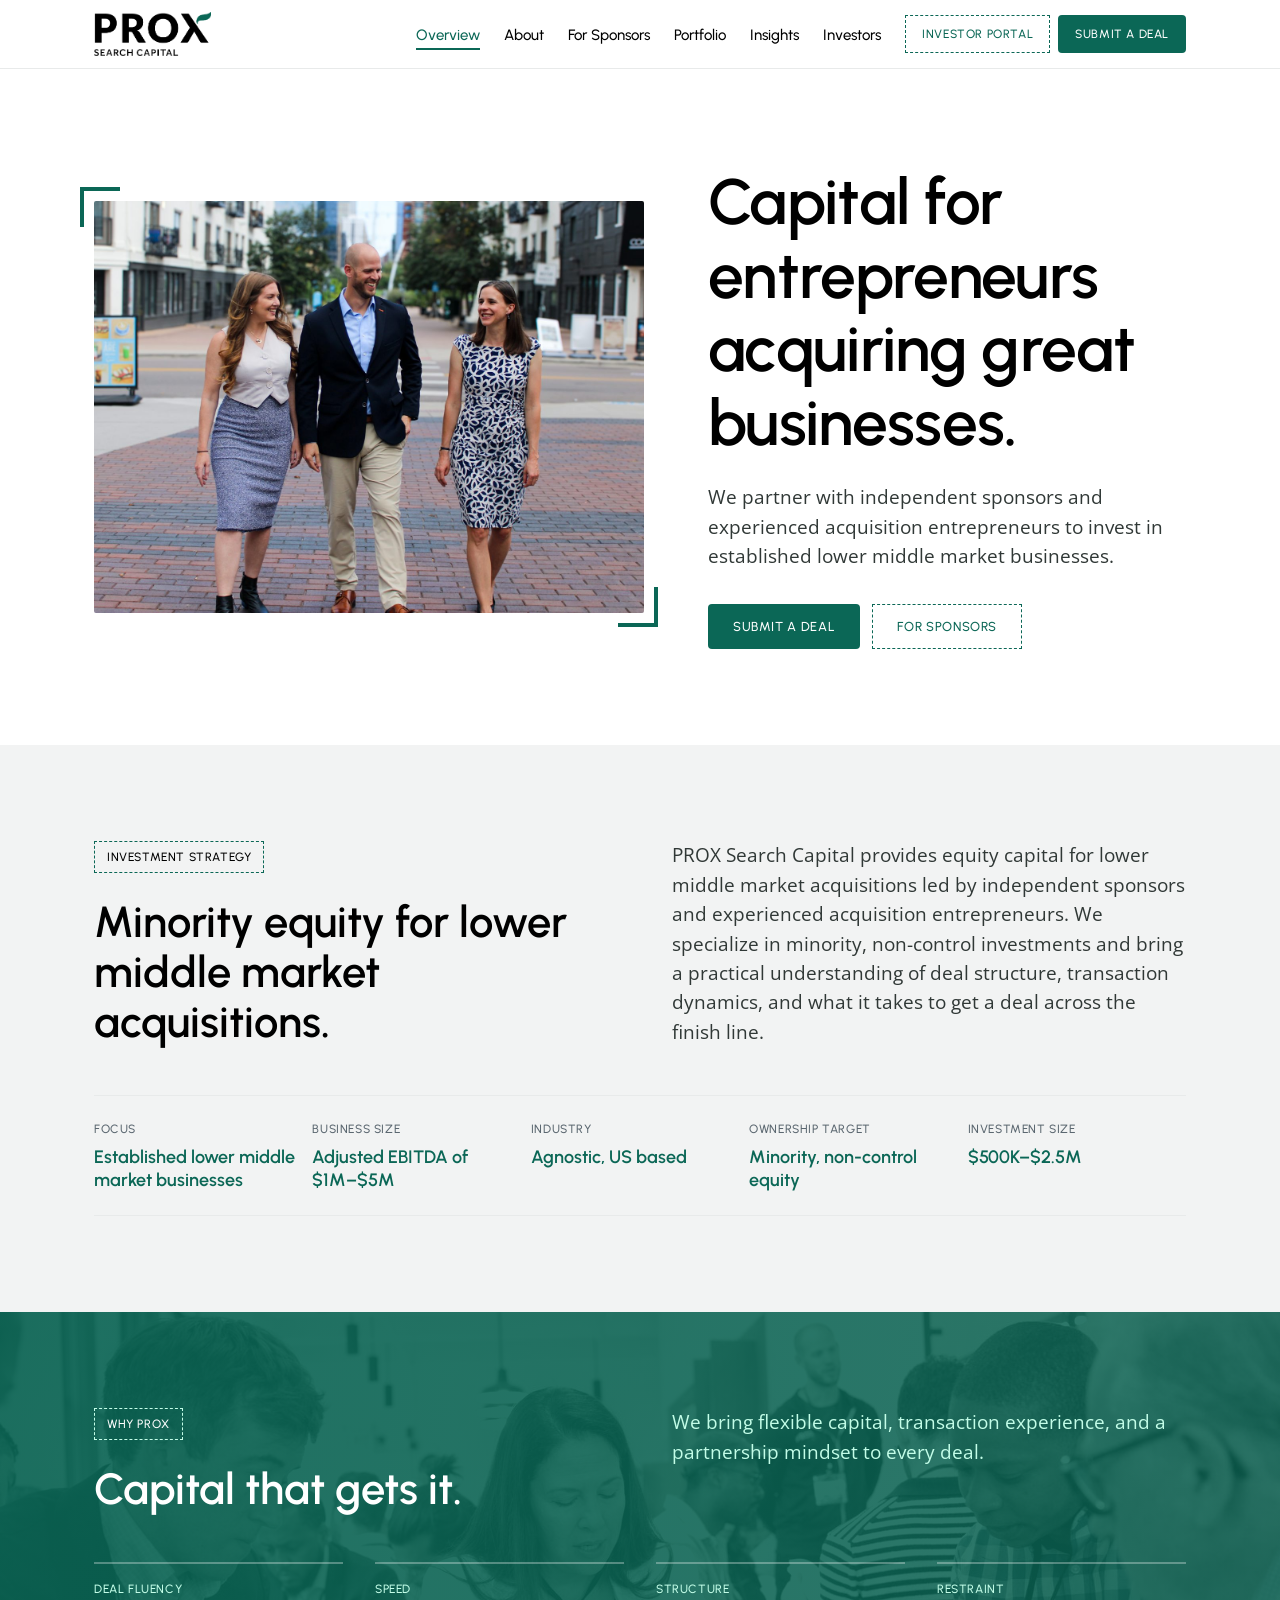
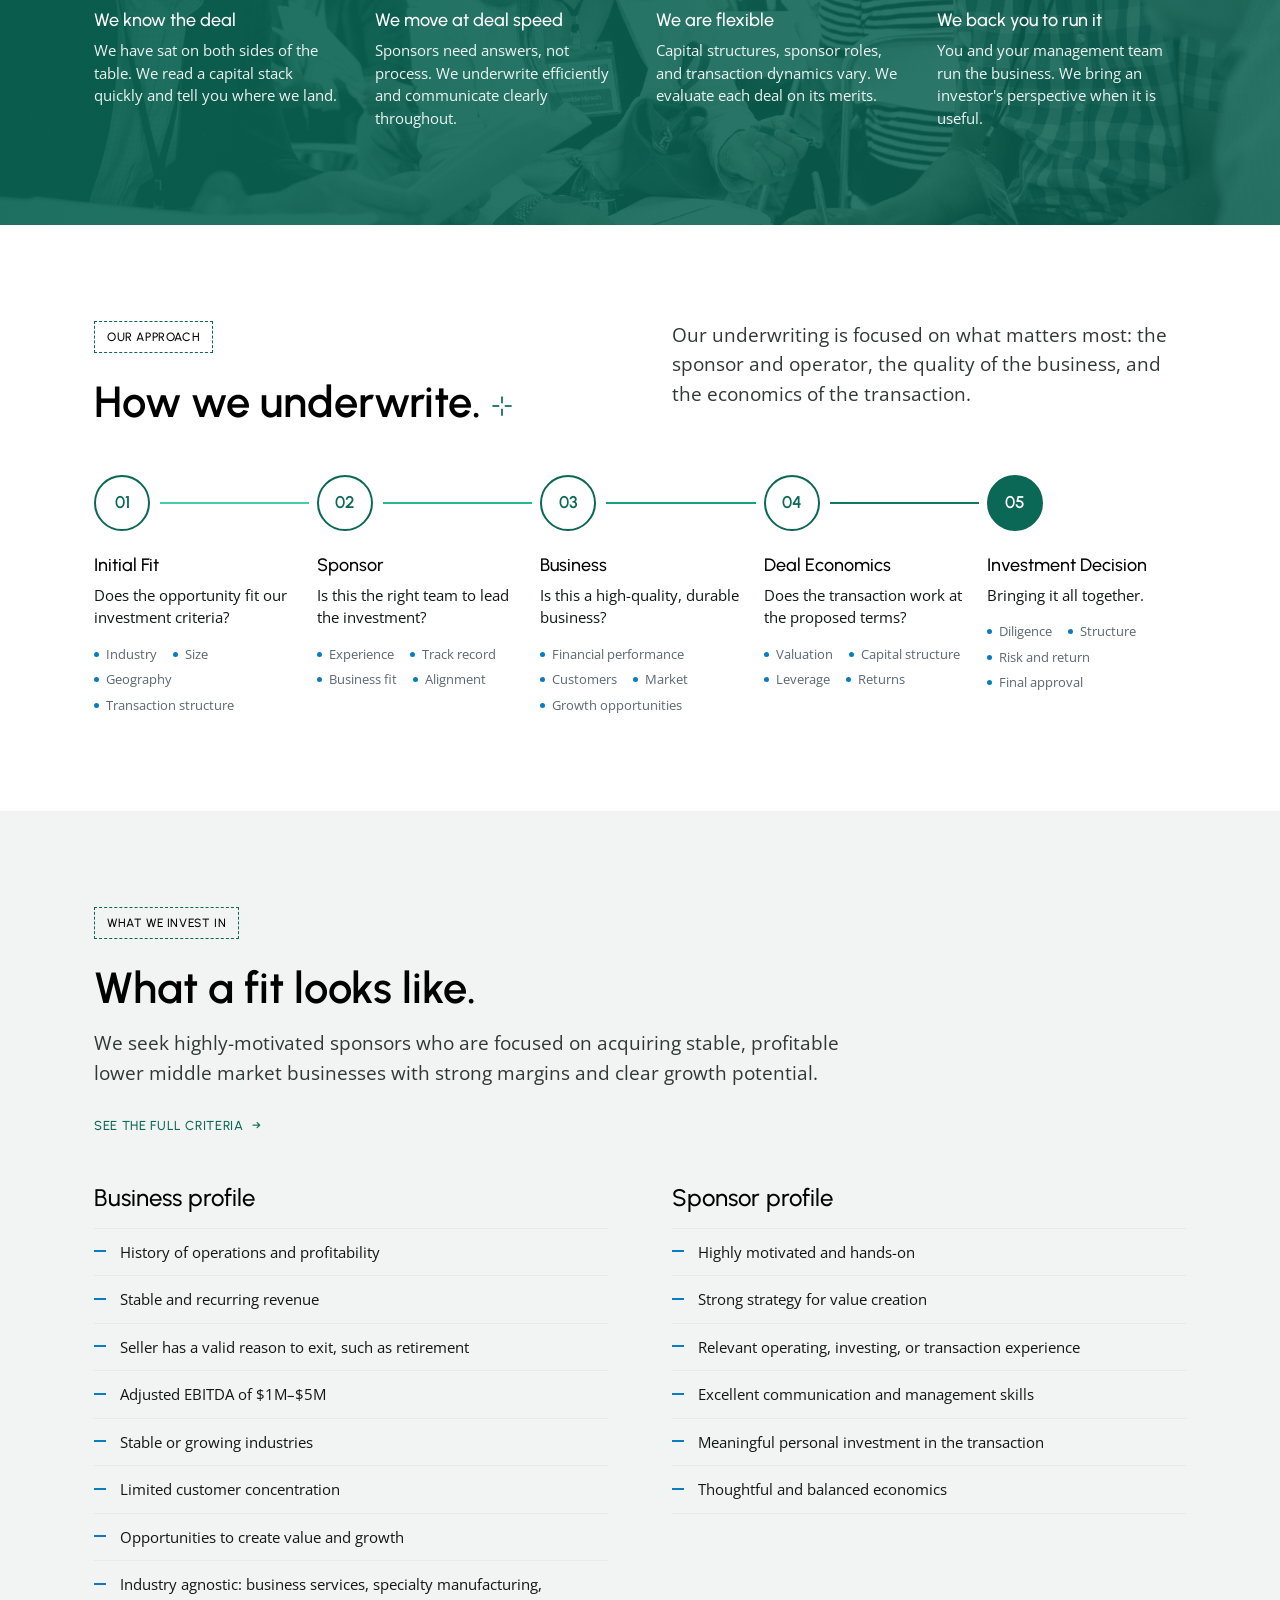
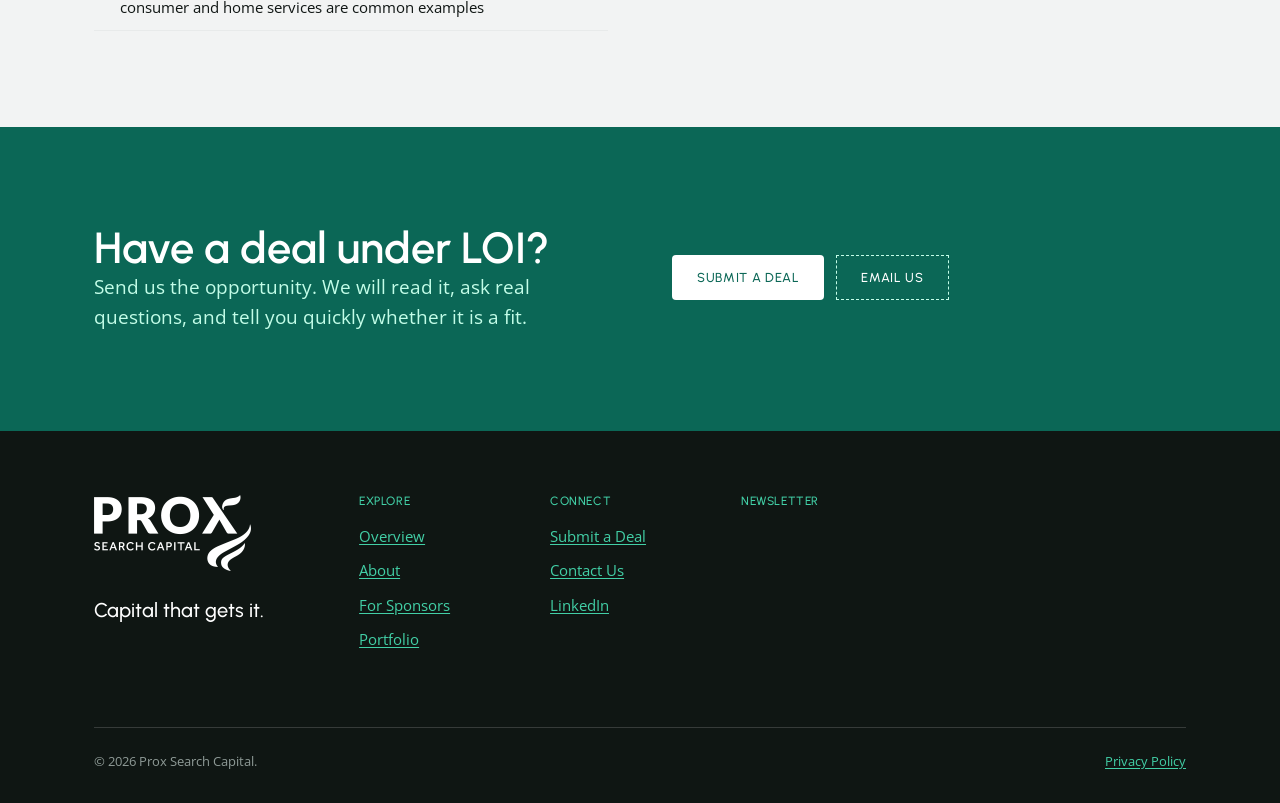
==== commit 3cf118aa: "Two footer link columns so the newsletter has room The five-column footer left the beehiiv embed abo" ====
--- a/index.html
+++ b/index.html
@@ -268,11 +268,6 @@
         <ul>
           <li><a href="index.html">Overview</a></li>
           <li><a href="about.html">About</a></li>
-        </ul>
-      </div>
-      <div>
-        <h4>Details</h4>
-        <ul>
           <li><a href="for-sponsors.html">For Sponsors</a></li>
           <li><a href="portfolio.html">Portfolio</a></li>
         </ul>
@@ -281,6 +276,7 @@
         <h4>Connect</h4>
         <ul>
           <li><a href="submit.html">Submit a Deal</a></li>
+          <li><a href="submit.html">Contact Us</a></li>
           <li><a href="https://www.linkedin.com/company/prox-search-capital/">LinkedIn</a></li>
         </ul>
       </div>
--- a/css/site.css
+++ b/css/site.css
@@ -396,7 +396,7 @@
 /* --- Footer --------------------------------------------------------------- */
 .site-footer { background: var(--prox-green); color: #fff; padding-block: var(--prox-8) var(--prox-6); }
 .site-footer a { color: var(--prox-green-1100); }
-.site-footer__top { display: grid; grid-template-columns: 1.2fr 1fr 1fr; gap: var(--prox-7); }
+.site-footer__top { display: grid; }  /* columns and gap set in the Footer layout block below */
 .site-footer__logo img { height: 76px; width: auto; margin-bottom: var(--prox-5); }
 .site-footer h4 {
   color: #fff;
@@ -439,7 +439,6 @@
   .facts > div { padding-right: var(--prox-4); }
   .grid-4 { grid-template-columns: repeat(2, 1fr); }
   .grid-3 { grid-template-columns: repeat(2, 1fr); }
-  .site-footer__top { grid-template-columns: 1fr 1fr; }
 
   /* Mobile nav */
   .nav-toggle { display: block; }
@@ -465,7 +464,6 @@
   .split, .split--wide-left, .grid-2, .grid-3, .grid-4 { grid-template-columns: 1fr; }
   .split { gap: var(--prox-7); }
   .facts { grid-template-columns: 1fr; }
-  .site-footer__top { grid-template-columns: 1fr; gap: var(--prox-6); }
   .framed::before, .framed::after { width: 28px; height: 28px; border-width: 3px; }
   .framed::before { top: -10px; left: -10px; }
   .framed::after { bottom: -10px; right: -10px; }
@@ -762,16 +760,8 @@
 .site-footer a { color: var(--prox-green-600); }
 .site-footer a:hover { color: var(--prox-green-800); }
 .site-footer__tagline { color: #fff; }
-.site-footer__top { grid-template-columns: 1.5fr 1fr 1fr 1fr; gap: var(--prox-6); }
 .site-footer h4 { color: var(--prox-green-600); }
 .site-footer__bottom { border-top-color: rgba(255,255,255,0.16); color: #8E9A96; }
-
-@media (max-width: 1000px) {
-  .site-footer__top { grid-template-columns: 1fr 1fr; }
-}
-@media (max-width: 640px) {
-  .site-footer__top { grid-template-columns: 1fr; gap: var(--prox-6); }
-}
 
 /* --- Opt out of forced dark mode -------------------------------------------
    Chrome on Android (Auto Dark Theme) and some in-app browsers invert pages
@@ -799,31 +789,26 @@
   }
 }
 
-/* --- Footer newsletter column ---------------------------------------------
-   The three link columns are narrow by design (two short links each), so they
-   compress to make room for the beehiiv embed on the right. The embed renders
-   in a third-party iframe, so its interior is styled in the beehiiv dashboard,
-   not here. All this owns is the slot and the copy above it. */
-.site-footer__top { grid-template-columns: 1.25fr .72fr .72fr .82fr 1.75fr; gap: var(--prox-6); }
+/* --- Footer layout ---------------------------------------------------------
+   Four slots: brand, Explore, Connect, newsletter. Two link columns rather
+   than three, kept deliberately narrow so the beehiiv embed gets real width.
+   At five columns the embed had roughly 180px and its email field wrapped
+   under the button. The embed renders in a third-party iframe, so its
+   interior is styled in the beehiiv dashboard, not here. */
+.site-footer__top { grid-template-columns: 1.1fr .75fr .75fr 2.1fr; gap: var(--prox-6); }
 
 .beehiiv-embed { min-height: 76px; }
 /* The loader injects an iframe; keep it from overflowing the column. */
 .beehiiv-embed iframe { max-width: 100% !important; }
 
-@media (max-width: 1180px) {
-  /* Brand + newsletter on the top row, the three link columns beneath. */
-  .site-footer__top { grid-template-columns: repeat(6, 1fr); }
-  .site-footer__top > div:first-child { grid-column: span 3; }
-  .site-footer__news { grid-column: span 3; }
-  .site-footer__top > div:nth-child(2),
-  .site-footer__top > div:nth-child(3),
-  .site-footer__top > div:nth-child(4) { grid-column: span 2; }
-}
-@media (max-width: 760px) {
-  .site-footer__top { grid-template-columns: repeat(2, 1fr); }
-  .site-footer__top > div:first-child { grid-column: span 2; }
-  .site-footer__news { grid-column: span 2; }
-  .site-footer__top > div:nth-child(2),
-  .site-footer__top > div:nth-child(3),
-  .site-footer__top > div:nth-child(4) { grid-column: span 1; }
-}
+@media (max-width: 1100px) {
+  /* Brand across the top, the two link columns side by side, newsletter full width. */
+  .site-footer__top { grid-template-columns: 1fr 1fr; }
+  .site-footer__top > div:first-child { grid-column: 1 / -1; }
+  .site-footer__news { grid-column: 1 / -1; }
+}
+@media (max-width: 640px) {
+  .site-footer__top { grid-template-columns: 1fr; }
+  .site-footer__top > div:first-child,
+  .site-footer__news { grid-column: auto; }
+}
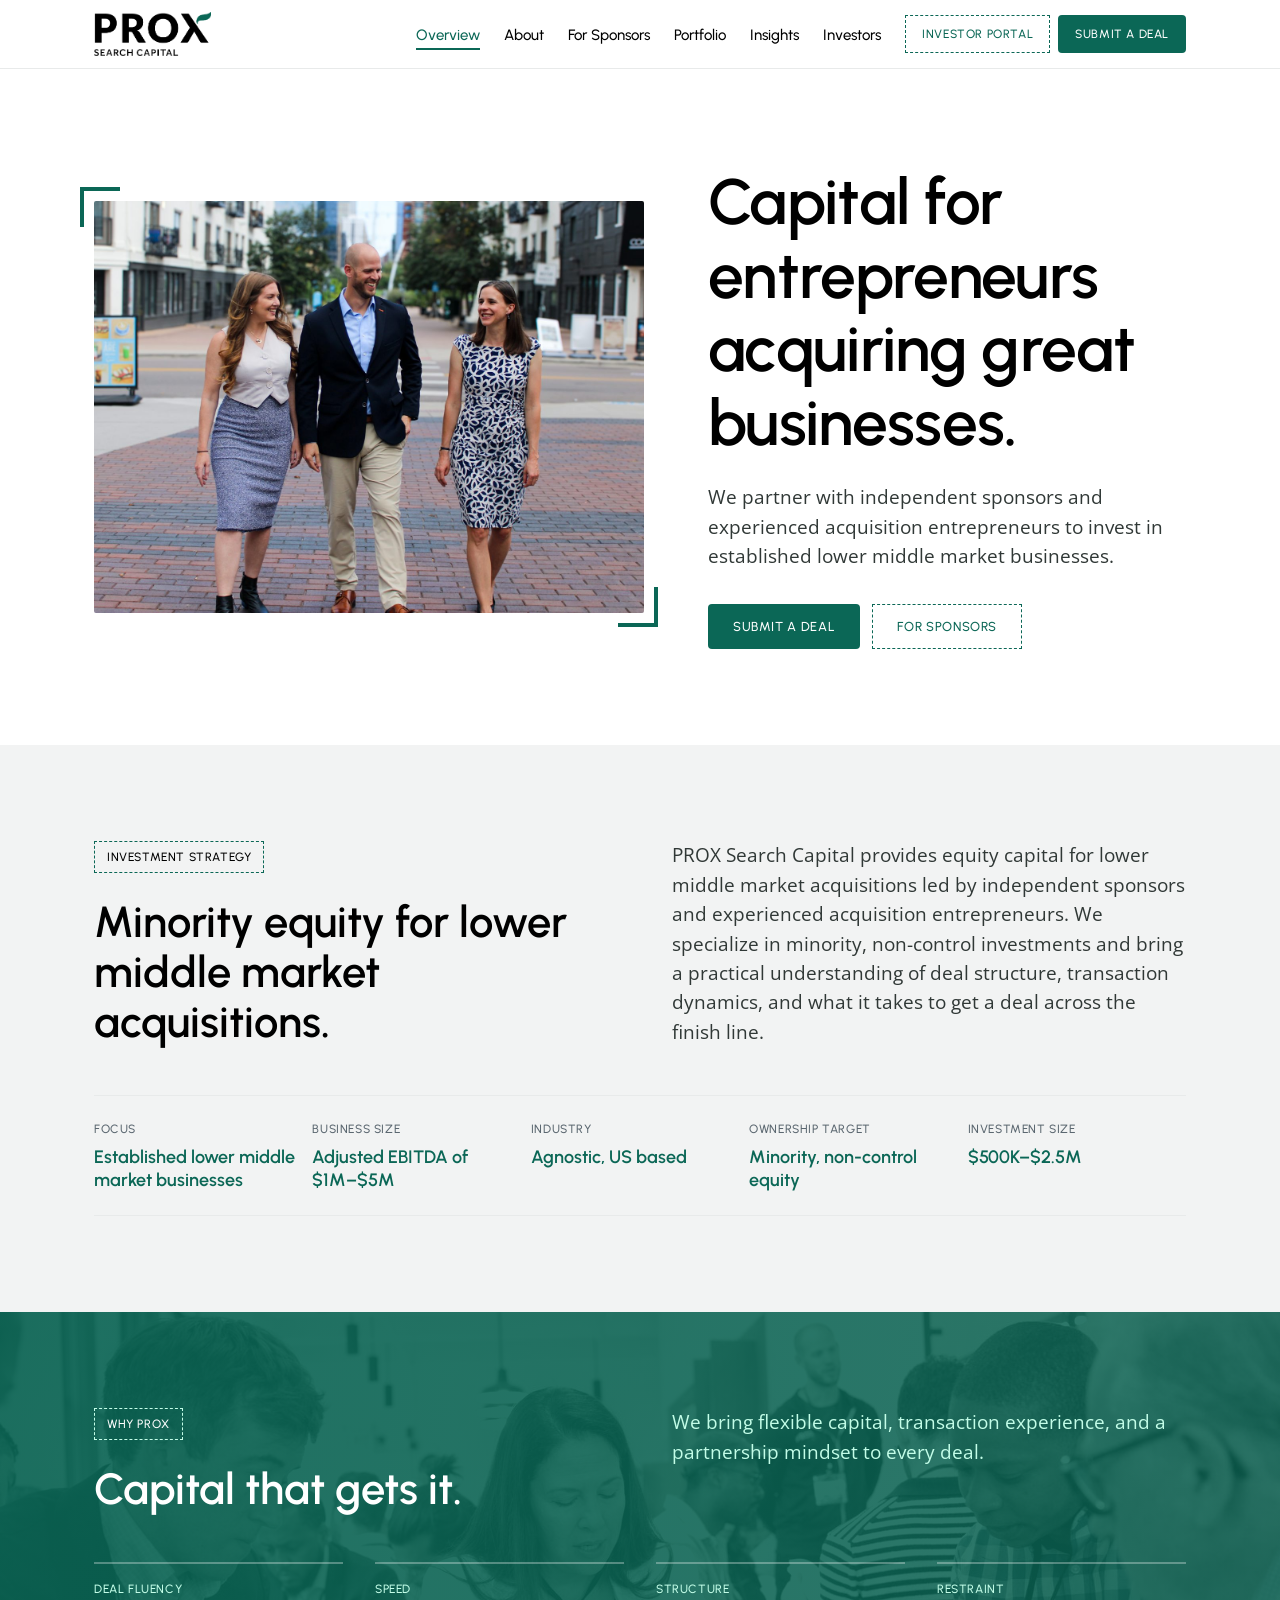
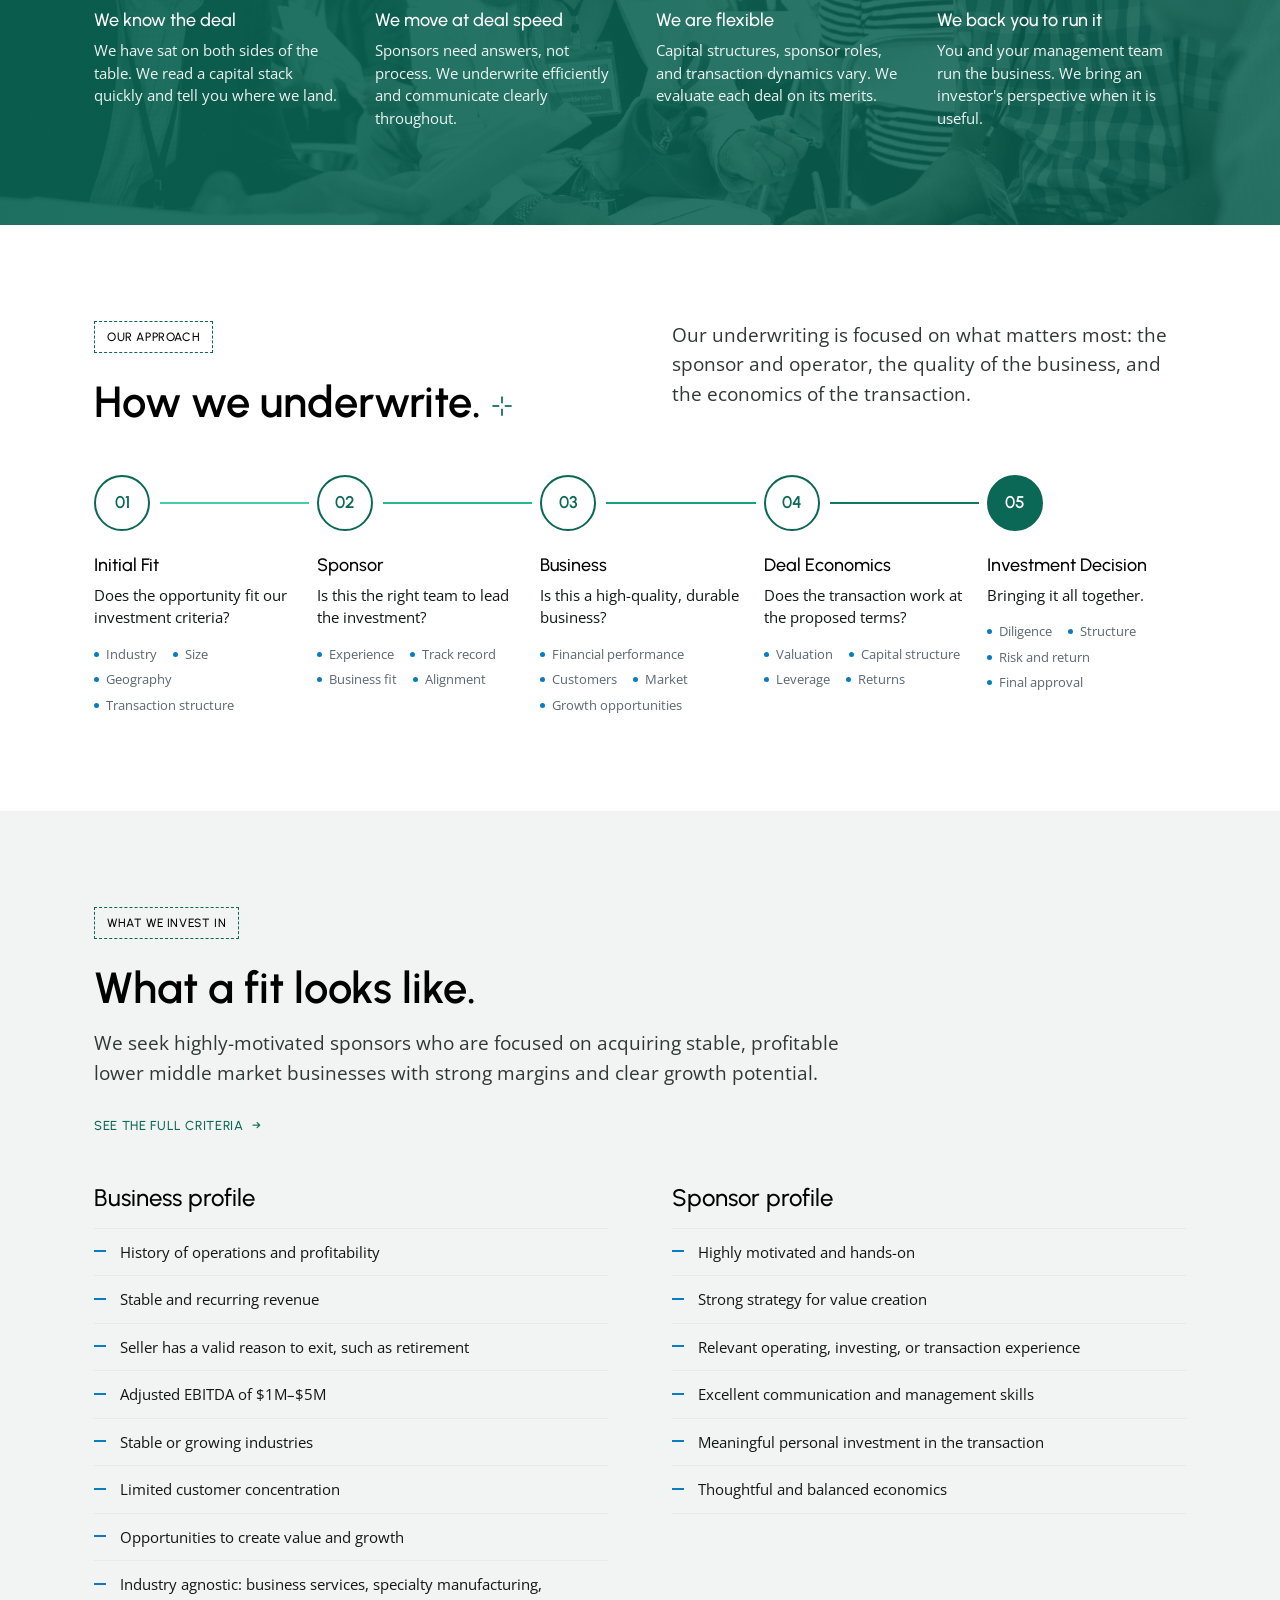
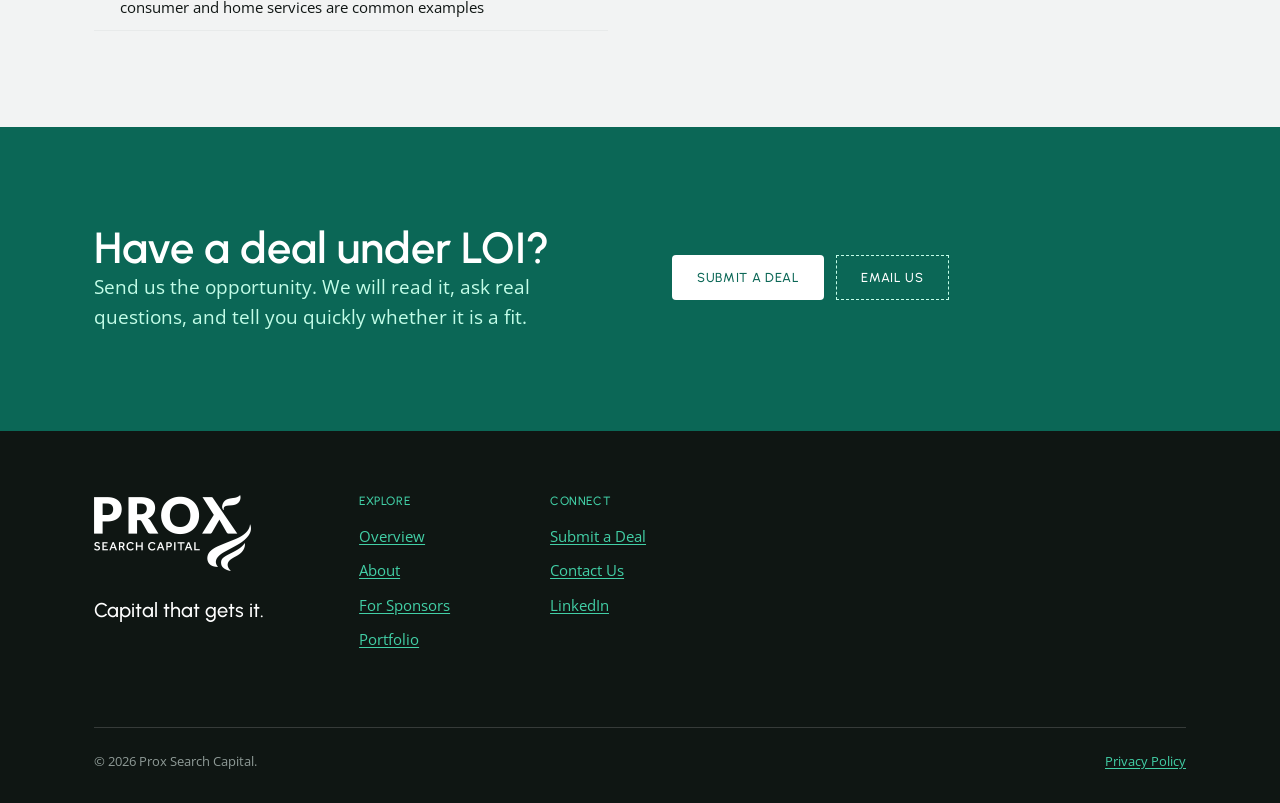
==== commit 99327e58: "Drop the Newsletter label above the footer form The beehiiv form carries its own heading, so the sit" ====
--- a/index.html
+++ b/index.html
@@ -281,7 +281,6 @@
         </ul>
       </div>
       <div class="site-footer__news">
-        <h4>Newsletter</h4>
         <div class="beehiiv-embed">
           <script async src="https://subscribe-forms.beehiiv.com/v3/loader.js" data-beehiiv-form="9998e3a9-7fa9-4e20-96c9-e28aa555a56b"></script>
         </div>
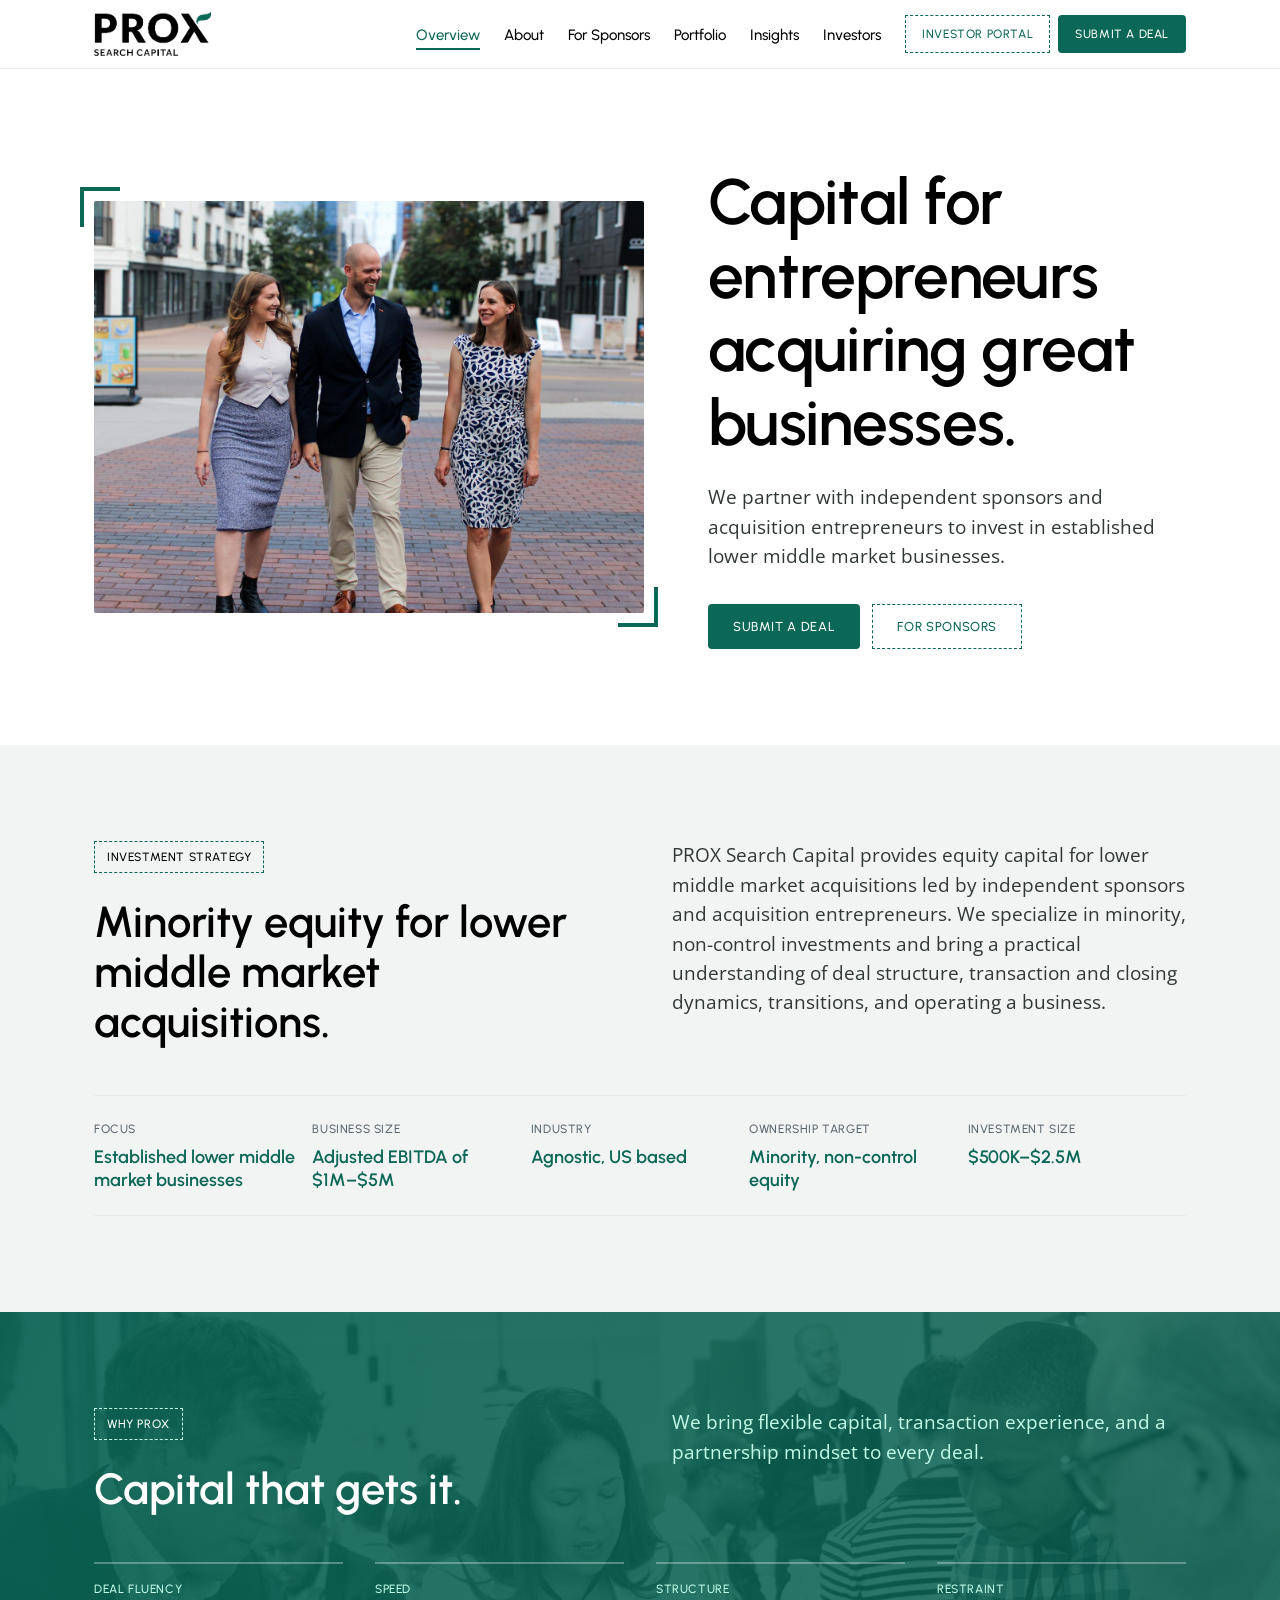
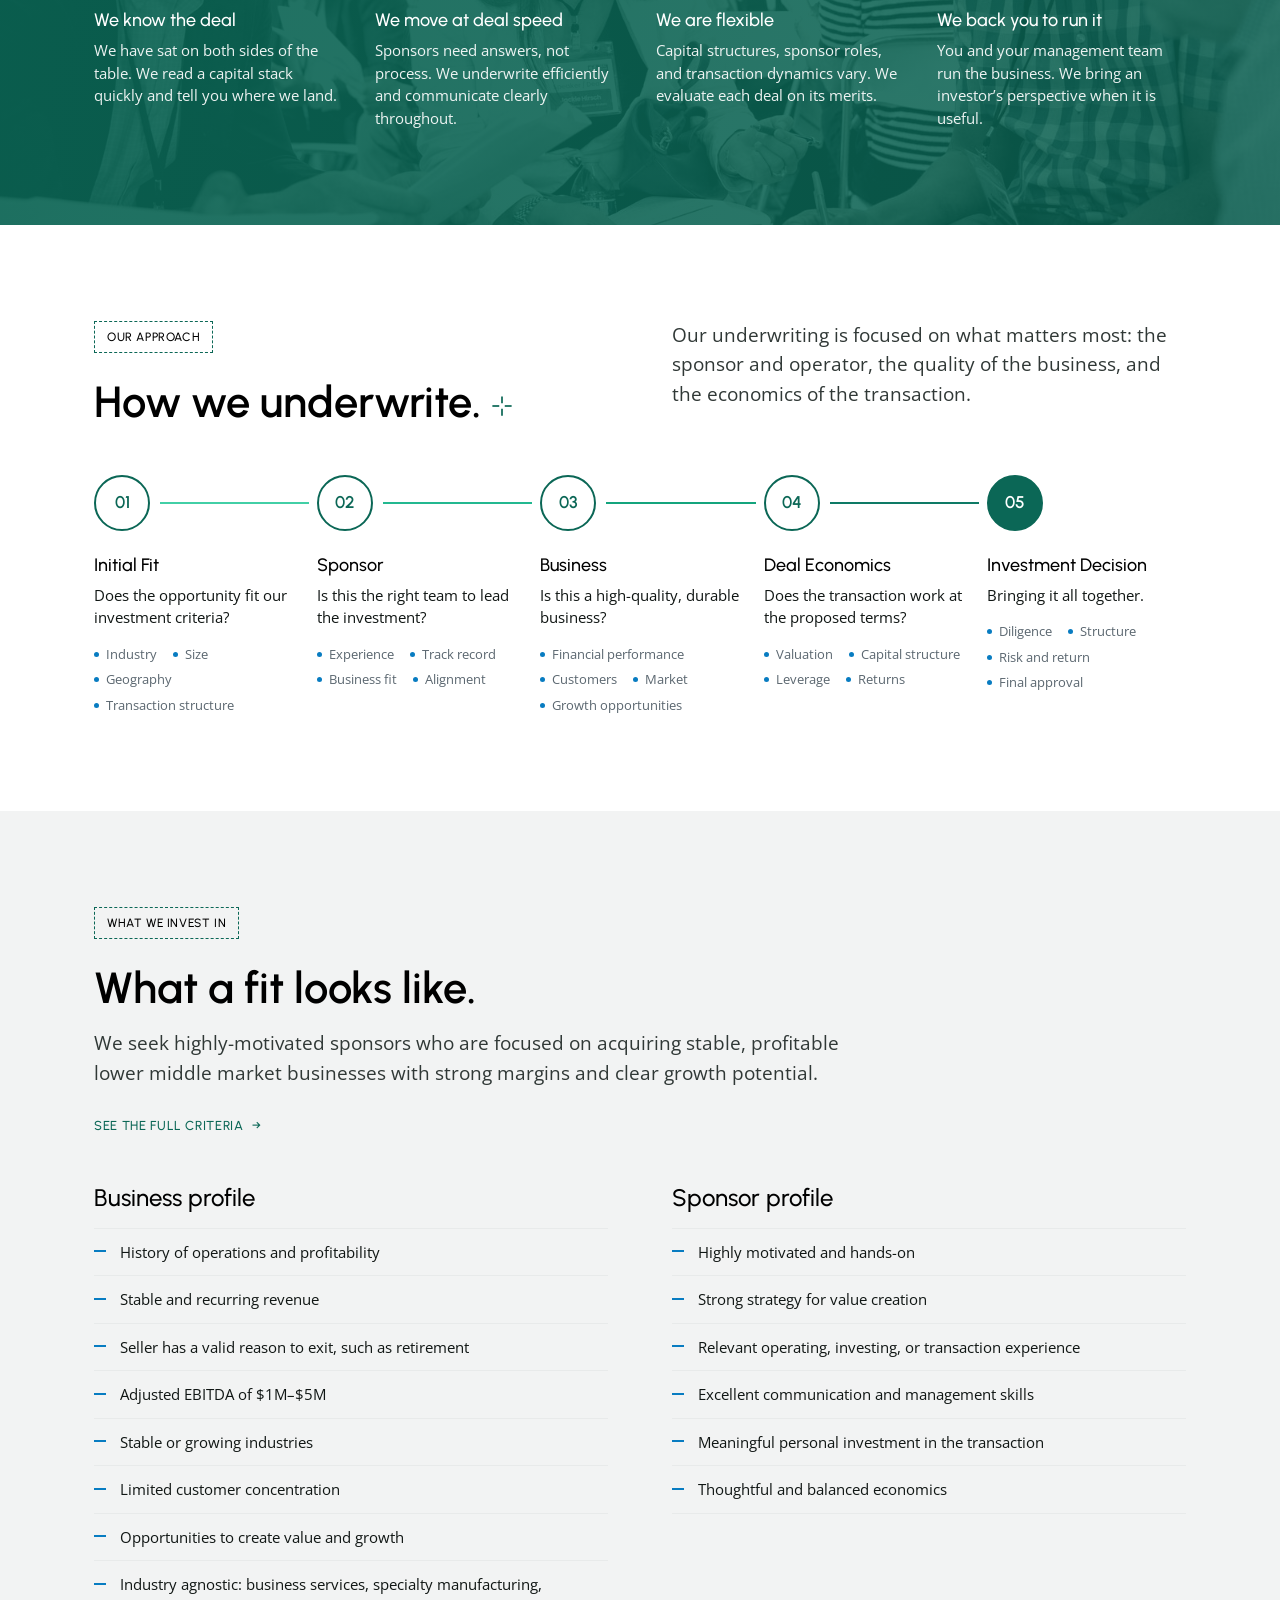
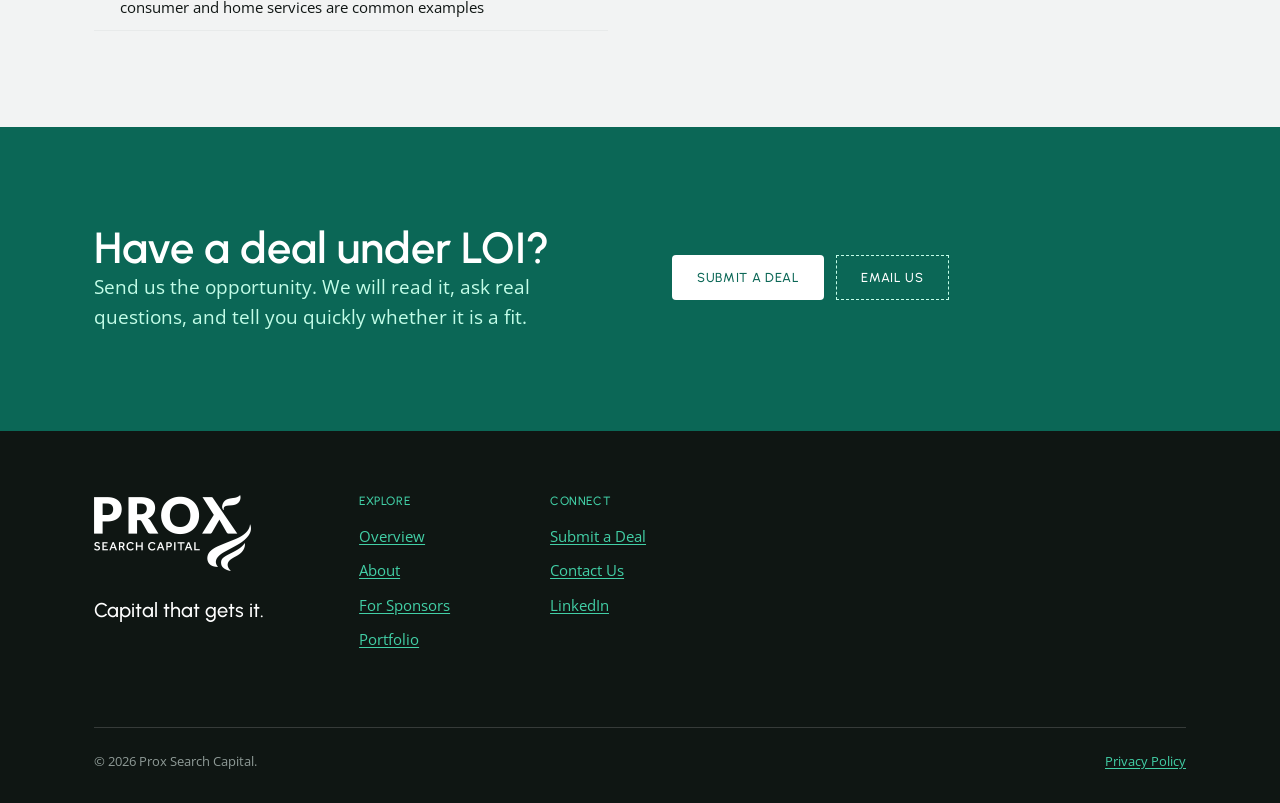
==== commit ba505087: "Copy revisions across Overview, For Sponsors, Portfolio, About Portfolio - Stat label is just "Acqui" ====
--- a/index.html
+++ b/index.html
@@ -5,7 +5,7 @@
 <meta name="viewport" content="width=device-width, initial-scale=1">
 <meta name="color-scheme" content="light">
 <title>Prox Search Capital — Capital for Entrepreneurs Acquiring Great Businesses</title>
-<meta name="description" content="Prox Search Capital provides minority equity capital for lower middle market acquisitions led by independent sponsors and experienced acquisition entrepreneurs.">
+<meta name="description" content="Prox Search Capital provides minority equity capital for lower middle market acquisitions led by independent sponsors and acquisition entrepreneurs.">
 <link rel="icon" href="favicon.ico" sizes="any">
 <link rel="icon" type="image/png" sizes="32x32" href="assets/logos/favicon-32.png">
 <link rel="icon" type="image/png" sizes="16x16" href="assets/logos/favicon-16.png">
@@ -53,7 +53,7 @@
         </div>
         <div>
           <h1>Capital for entrepreneurs acquiring great businesses.</h1>
-          <p class="lead">We partner with independent sponsors and experienced acquisition entrepreneurs to invest in established lower middle market businesses.</p>
+          <p class="lead">We partner with independent sponsors and acquisition entrepreneurs to invest in established lower middle market businesses.</p>
           <div class="btn-row">
             <a class="btn btn--primary" href="submit.html">Submit a Deal</a>
             <a class="btn btn--bracket" href="for-sponsors.html">For Sponsors</a>
@@ -72,7 +72,7 @@
           <h2>Minority equity for lower middle market acquisitions.</h2>
         </div>
         <div class="section-head__body">
-          <p class="lead">PROX Search Capital provides equity capital for lower middle market acquisitions led by independent sponsors and experienced acquisition entrepreneurs. We specialize in minority, non-control investments and bring a practical understanding of deal structure, transaction dynamics, and what it takes to get a deal across the finish line.</p>
+          <p class="lead">PROX Search Capital provides equity capital for lower middle market acquisitions led by independent sponsors and acquisition entrepreneurs. We specialize in minority, non-control investments and bring a practical understanding of deal structure, transaction and closing dynamics, transitions, and operating a business.</p>
         </div>
       </div>
 
@@ -134,7 +134,7 @@
         <li>
           <span class="feature-list__idx">Restraint</span>
           <h4>We back you to run it</h4>
-          <p>You and your management team run the business. We bring an investor's perspective when it is useful.</p>
+          <p>You and your management team run the business. We bring an investor&rsquo;s perspective when it is useful.</p>
         </li>
       </ul>
     </div>
--- a/css/site.css
+++ b/css/site.css
@@ -217,7 +217,7 @@
 /* --- Focus frame on imagery ---------------------------------------------- */
 .framed { position: relative; display: block; }
 .framed img { border-radius: 2px; width: 100%; aspect-ratio: 4 / 3; object-fit: cover; }
-.framed--wide img { aspect-ratio: 3 / 2; }
+.framed--wide img { aspect-ratio: 16 / 9; }
 .framed::before, .framed::after {
   content: ''; position: absolute; width: 40px; height: 40px;
   border: 4px solid var(--prox-green); pointer-events: none;
@@ -747,10 +747,12 @@
 .photoband .card h4 { color: var(--prox-black); }
 .photoband .card p  { color: var(--prox-ink); }
 
-/* --- Portrait imagery ------------------------------------------------------
-   The default .framed crop is 4:3, which decapitates a portrait source.
-   Use --tall for anything shot vertically. */
-.framed--tall img { aspect-ratio: 4 / 5; }
+/* --- Framed image ratios ---------------------------------------------------
+   Match the box to the file so object-fit crops nothing. The default .framed
+   is 4:3; --square and --wide exist for sources already cropped to those
+   ratios upstream. Changing a source ratio means changing its modifier too,
+   otherwise the container silently re-crops the crop. */
+.framed--square img { aspect-ratio: 1 / 1; }
 
 /* --- Footer, differentiated from the section above ------------------------
    Several pages close on a green CTA, so a green footer ran straight into it.
@@ -812,3 +814,12 @@
   .site-footer__top > div:first-child,
   .site-footer__news { grid-column: auto; }
 }
+
+/* The beehiiv iframe carries its own top padding, so the form's heading sat
+   lower than the Explore and Connect labels beside it. Pull the embed up to
+   line the cap-heights up. Only above the stacking breakpoint, since below it
+   the newsletter sits on its own row with nothing to align to. Tune the nudge
+   if beehiiv changes the form's internal padding. */
+@media (min-width: 1101px) {
+  .beehiiv-embed { margin-top: -23px; }
+}
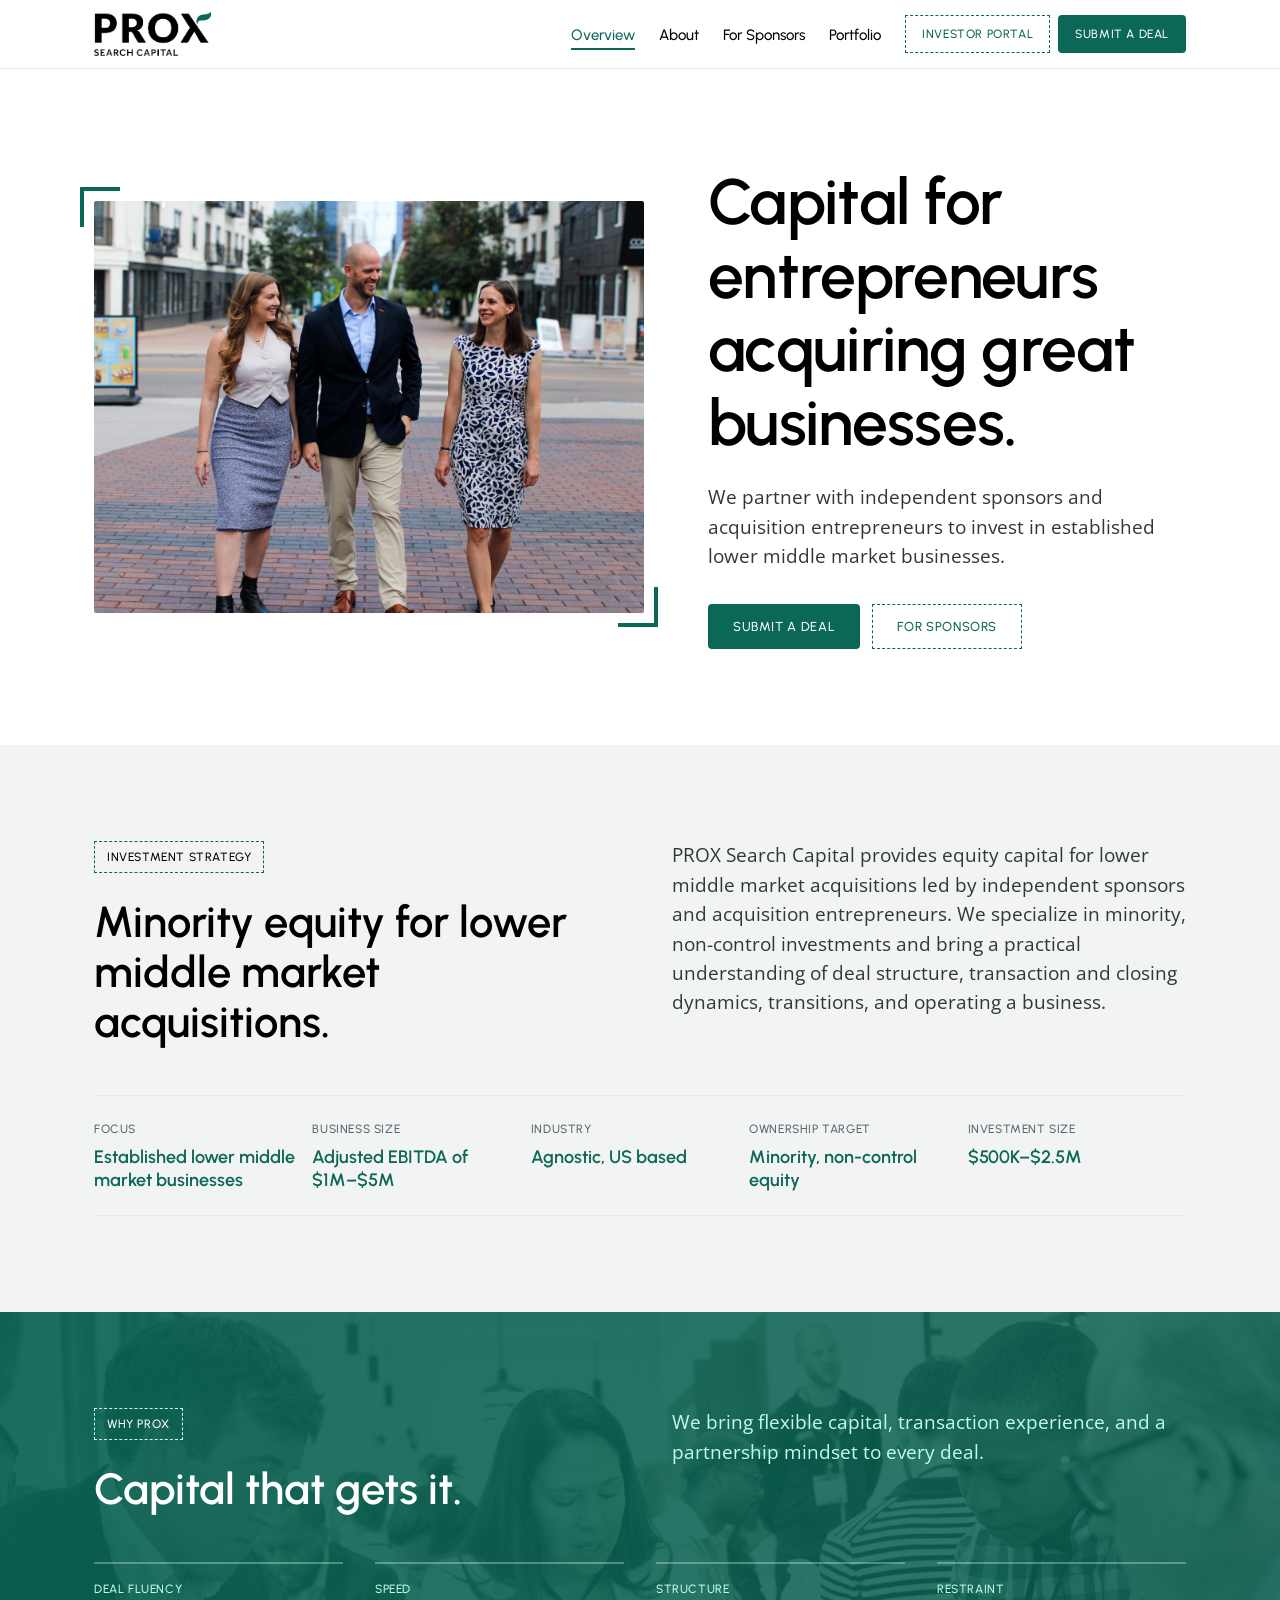
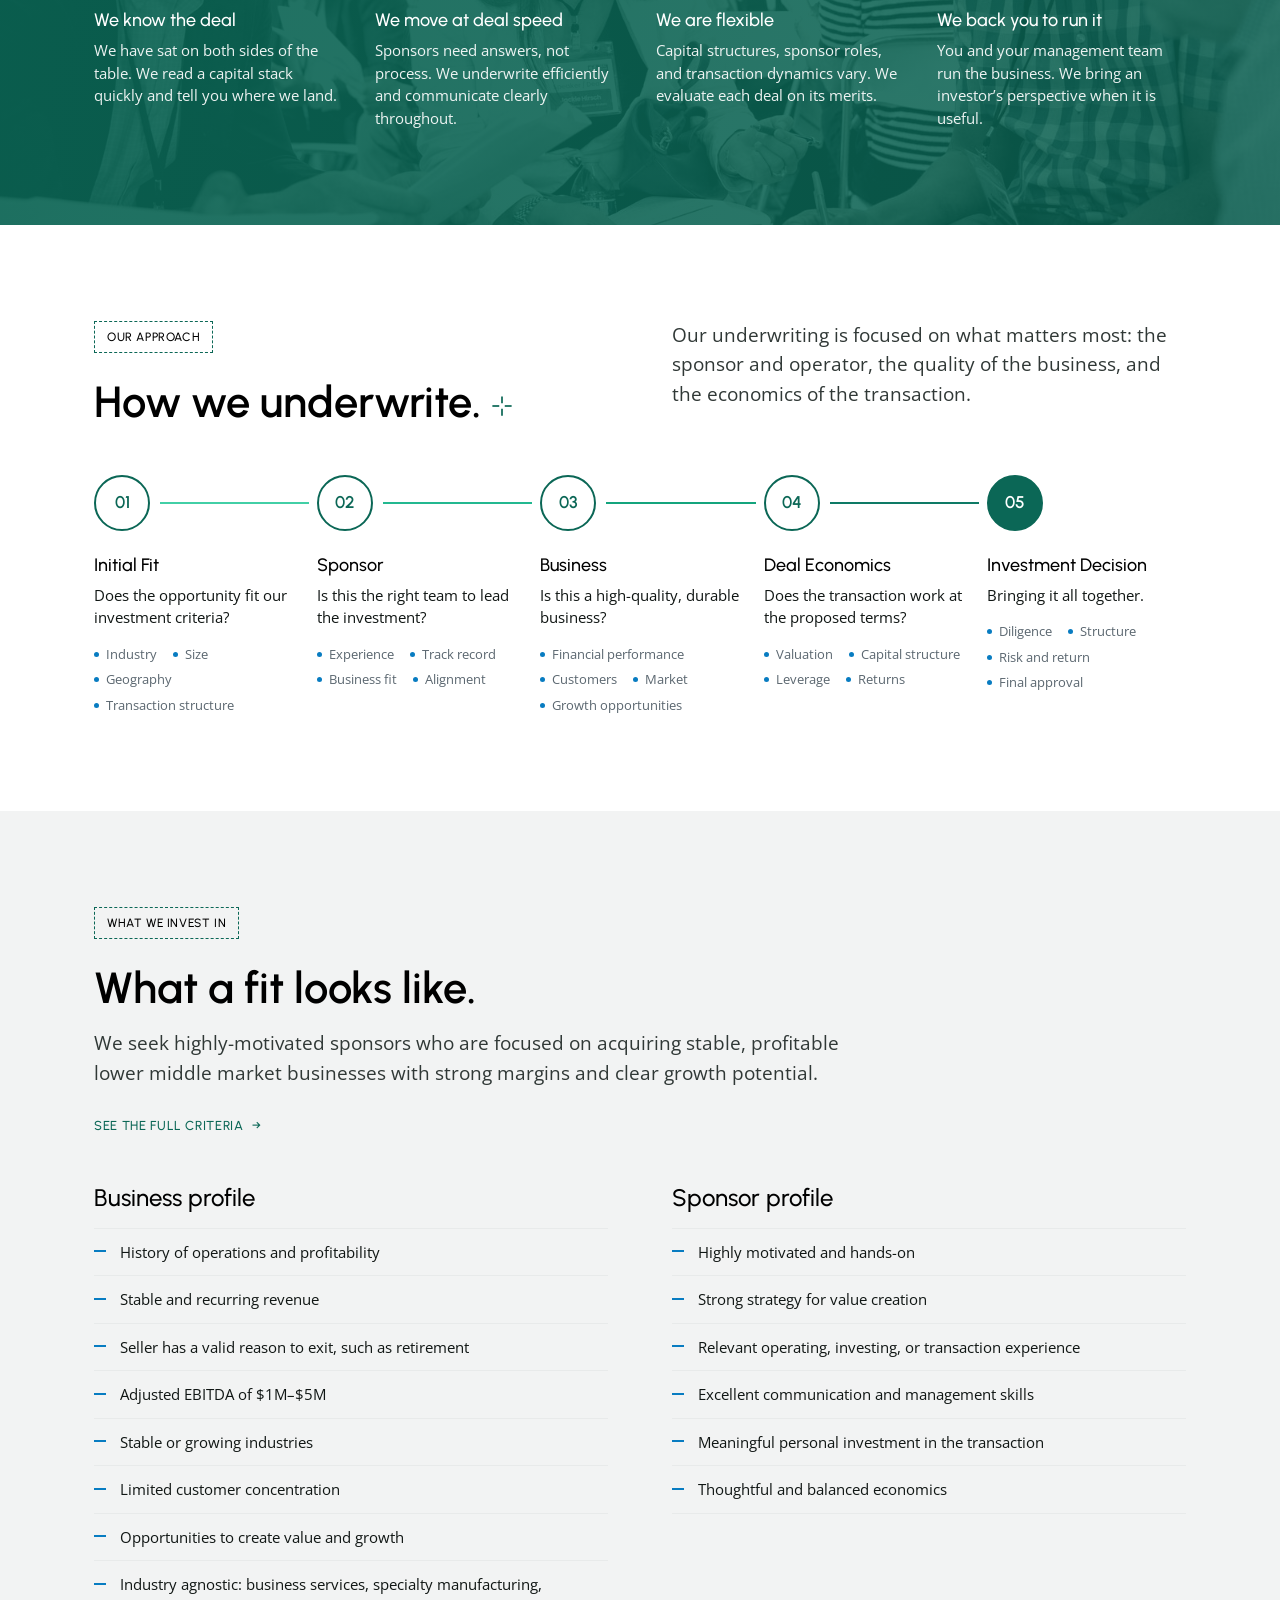
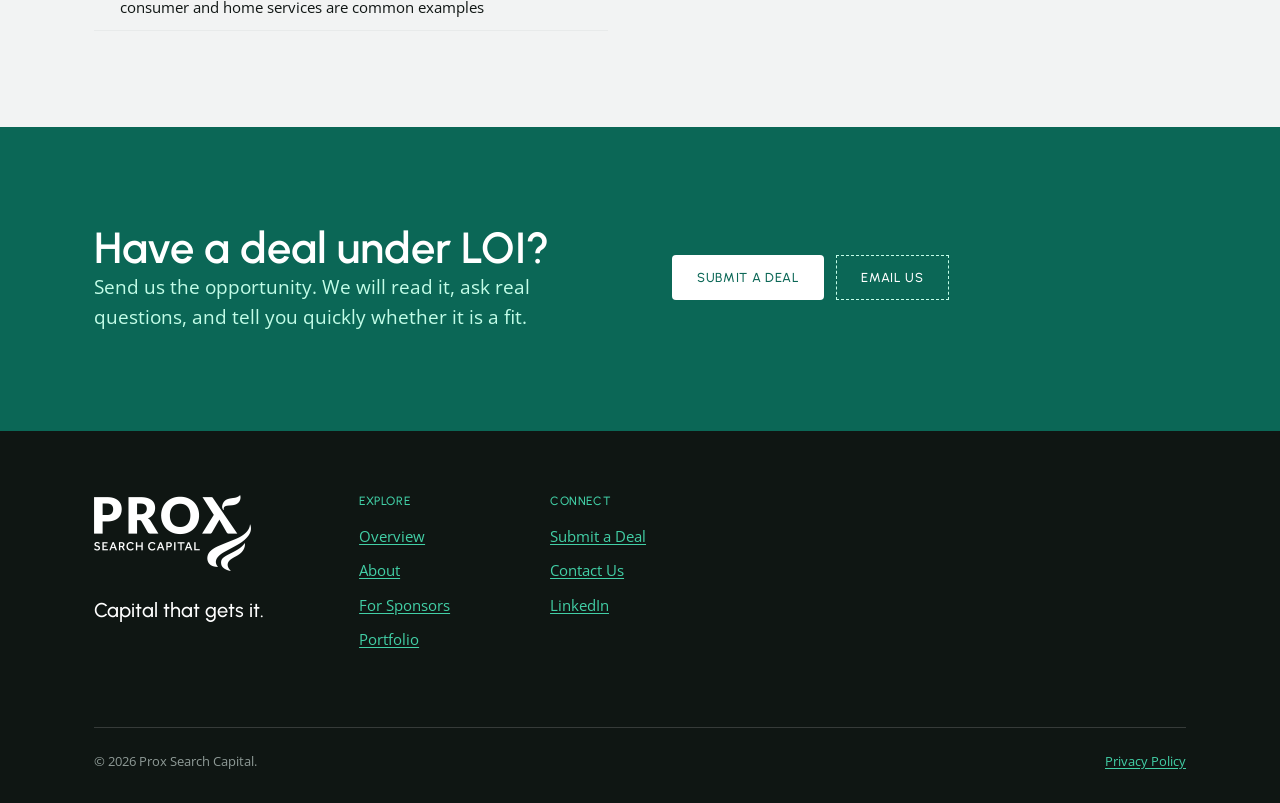
==== commit e4654bca: "Hold Insights and Investors back from the live site Both pages were still drafts: Insights has three" ====
--- a/index.html
+++ b/index.html
@@ -31,8 +31,6 @@
           <li><a href="about.html">About</a></li>
           <li><a href="for-sponsors.html">For Sponsors</a></li>
           <li><a href="portfolio.html">Portfolio</a></li>
-          <li><a href="insights.html">Insights</a></li>
-          <li><a href="investors.html">Investors</a></li>
           <li class="nav-mobile-only"><a href="submit.html">Submit a Deal</a></li>
           <li class="nav-mobile-only"><a href="https://valence.vectorais.com/login">Investor Portal</a></li>      </ul>
     </nav>
